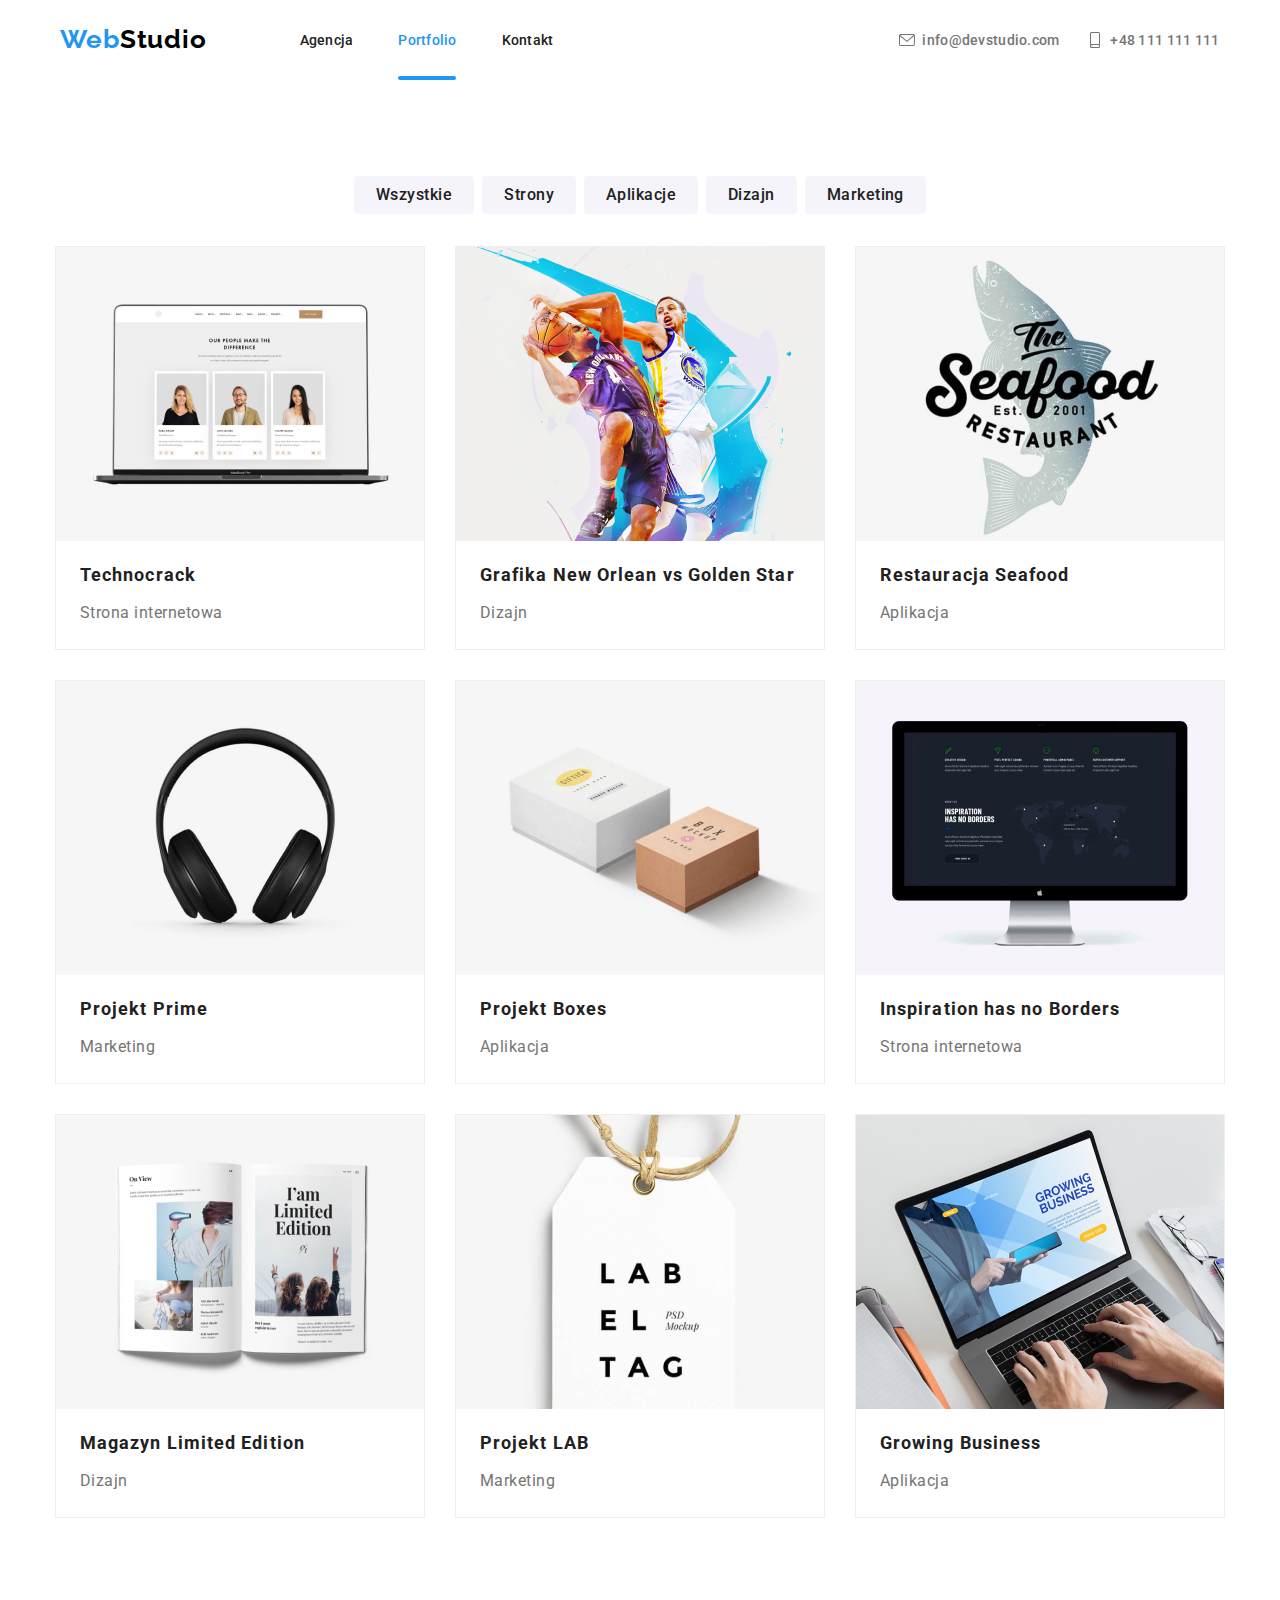
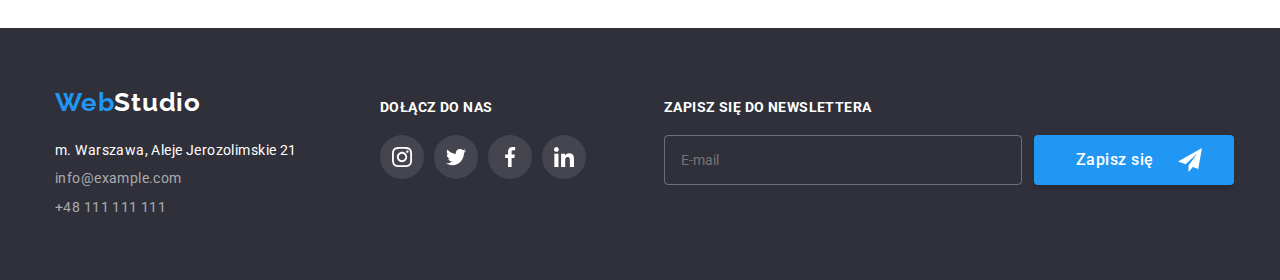
==== portfolio.html @ b47f44d9 "create 27.11" ====
<!DOCTYPE html>
<html lang="pl">
<head>
    <meta charset="UTF-8">
    <meta http-equiv="X-UA-Compatible" content="IE=edge">
    <meta name="viewport" content="width=device-width, initial-scale=1.0">
    <title>Portfolio</title>
    <link rel="stylesheet" href="https://cdnjs.cloudflare.com/ajax/libs/modern-normalize/1.0.0/modern-normalize.min.css" />
    <link rel="stylesheet" href="css/main.min.css"/>
    <link href="https://fonts.googleapis.com/css2?family=Raleway:wght@700&family=Roboto:wght@400;500;700;900&display=swap"
        rel="stylesheet">
        <style>
            html {
                font-family: 'Raleway', sans-serif;
                font-family: 'Roboto', sans-serif;
            }
        </style>
</head>
<body>
    <header class="header">
        <div class="container">
            <div class="menu">
                <a class="logo" href="index.html"><span class="logo__web">Web</span>Studio</a>
                <nav class="nav">
                    <a class="nav__agency" href="index.html">Agencja</a>
                    <a class="nav__portfolio--active" href="portfolio.html">Portfolio</a>
                    <a class="nav__contact" href="#kontakt">Kontakt</a>
                </nav>
                <div class="email-menu">
                    <svg class="email-menu__icon" width="16" height="12">
                        <use href="./images/icons.svg#icon-envelope"></use>
                    </svg>
                    info@devstudio.com
                </div>
                <div class="tel-menu">
                    <svg class="tel-menu__icon" width="10" height="16">
                        <use href="./images/icons.svg#icon-smartphone"></use>
                    </svg>
                    +48 111 111 111
                </div>
            </div>
        </div>
    </header>
    <main>
        <div class="portfolio-page">
            <div class="container">
                <div class="portfolio-list">
                    <ul class="portfolio-buttons">
                        <li><button class="portfolio-buttons__button" type="button">Wszystkie</button></li>
                        <li><button class="portfolio-buttons__button" type="button">Strony</button></li>
                        <li><button class="portfolio-buttons__button" type="button">Aplikacje</button></li>
                        <li><button class="portfolio-buttons__button" type="button">Dizajn</button></li>
                        <li><button class="portfolio-buttons__button" type="button">Marketing</button></li>
                    </ul>    
                    <ul class="portfolio-projects">
                        <li class="portfolio-projects-container">
                            <div class="portfolio-projects-container__box">
                                <img 
                                    src="images/Portfolio/1.jpg"
                                    alt="Strona internetowa Technocrack na ekranie laptopa"
                                    width="370"
                                    height="294"/>
                                <div class="portfolio-projects-container__box--overlay">
                                    Technocrack jest popularną platformą wykorzystywaną do rozpowszechniania koronawirusa. Firmy wykorzystują tę
                                    platformę
                                    do celów szpiegowskich i ataków na niezabezpieczone serwery konkurencji
                                </div>
                            </div>
                            <p class="portfolio-projects-container__title">Technocrack</p>
                            <p class="portfolio-projects-container__text">Strona internetowa</p>
                        </li>
                        <li class="portfolio-projects-container">
                            <div class="portfolio-projects-container__box">
                                <img
                                    src="images/Portfolio/2.jpg"
                                    alt="Grafika przedstawiająca dwóch koszykarzy druzyn New Orlean i Golden Star"
                                    width="370"
                                    height="294"/>
                                <div class="portfolio-projects-container__box--overlay">
                                    Technocrack jest popularną platformą wykorzystywaną do rozpowszechniania koronawirusa. Firmy wykorzystują tę
                                    platformę
                                    do celów szpiegowskich i ataków na niezabezpieczone serwery konkurencji
                                </div>
                            </div>
                            <p class="portfolio-projects-container__title">Grafika New Orlean vs Golden Star</p>
                            <p class="portfolio-projects-container__text">Dizajn</p>
                        </li>
                        <li class="portfolio-projects-container">
                            <div class="portfolio-projects-container__box">
                                <img
                                    src="images/Portfolio/3.jpg"
                                    alt="Logo restauracji Seafood"
                                    width="370"
                                    height="294"/>
                                <div class="portfolio-projects-container__box--overlay">
                                    Technocrack jest popularną platformą wykorzystywaną do rozpowszechniania koronawirusa. Firmy wykorzystują tę
                                    platformę
                                    do celów szpiegowskich i ataków na niezabezpieczone serwery konkurencji
                                </div>
                            </div>
                            <p class="portfolio-projects-container__title">Restauracja Seafood</p>
                            <p class="portfolio-projects-container__text">Aplikacja</p>
                        </li>
                        <li class="portfolio-projects-container">
                            <div class="portfolio-projects-container__box">
                                <img
                                    src="images/Portfolio/4.jpg"
                                    ale="słuchawki nauszne"
                                    width="370"
                                    height="294"/>
                                <div class="portfolio-projects-container__box--overlay">
                                    Technocrack jest popularną platformą wykorzystywaną do rozpowszechniania koronawirusa. Firmy wykorzystują tę
                                    platformę
                                    do celów szpiegowskich i ataków na niezabezpieczone serwery konkurencji
                                </div>
                            </div>
                            <p class="portfolio-projects-container__title">Projekt Prime</p>
                            <p class="portfolio-projects-container__text">Marketing</p>
                        </li>
                        <li class="portfolio-projects-container">
                            <div class="portfolio-projects-container__box">
                                <img
                                    src="images/Portfolio/5.jpg"
                                    alt="dwa opakowania"
                                    width="370"
                                    height="294"/>
                                <div class="portfolio-projects-container__box--overlay">
                                    Technocrack jest popularną platformą wykorzystywaną do rozpowszechniania koronawirusa. Firmy wykorzystują tę
                                    platformę
                                    do celów szpiegowskich i ataków na niezabezpieczone serwery konkurencji
                                </div>
                            </div>
                            <p class="portfolio-projects-container__title">Projekt Boxes</p>
                            <p class="portfolio-projects-container__text">Aplikacja</p>
                        </li>
                        <li class="portfolio-projects-container">
                            <div class="portfolio-projects-container__box">
                                <img
                                    src="images/Portfolio/6.jpg"
                                    ale="Strona internetowa Inspiration has no Borders na ekranie komputera"
                                    width="370"
                                    height="294"/>
                                <div class="portfolio-projects-container__box--overlay">
                                    Technocrack jest popularną platformą wykorzystywaną do rozpowszechniania koronawirusa. Firmy wykorzystują tę
                                    platformę
                                    do celów szpiegowskich i ataków na niezabezpieczone serwery konkurencji
                                </div>
                            </div>
                            <p class="portfolio-projects-container__title">Inspiration has no Borders</p>
                            <p class="portfolio-projects-container__text">Strona internetowa</p>
                        </li>
                        <li class="portfolio-projects-container">
                            <div class="portfolio-projects-container__box">
                                <img
                                    src="images/Portfolio/7.jpg"
                                    alt="przykład projektu graficznego na otwartej stronie magazynu Limited Edition"
                                    width="370"
                                    height="294"/>
                                <div class="portfolio-projects-container__box--overlay">
                                    Technocrack jest popularną platformą wykorzystywaną do rozpowszechniania koronawirusa. Firmy wykorzystują tę
                                    platformę
                                    do celów szpiegowskich i ataków na niezabezpieczone serwery konkurencji
                                </div>
                            </div>
                            <p class="portfolio-projects-container__title">Magazyn Limited Edition</p>
                            <p class="portfolio-projects-container__text">Dizajn</p>
                        </li>
                        <li class="portfolio-projects-container">
                            <div class="portfolio-projects-container__box">
                                <img
                                    src="images/Portfolio/8.jpg"
                                    alt="zawieszka z napisem labeltag"
                                    width="370"
                                    height="294"/>
                                <div class="portfolio-projects-container__box--overlay">
                                    Technocrack jest popularną platformą wykorzystywaną do rozpowszechniania koronawirusa. Firmy wykorzystują tę
                                    platformę
                                    do celów szpiegowskich i ataków na niezabezpieczone serwery konkurencji
                                </div>
                            </div>
                            <p class="portfolio-projects-container__title">Projekt LAB</p>
                            <p class="portfolio-projects-container__text">Marketing</p>
                        </li>
                        <li class="portfolio-projects-container">
                            <div class="portfolio-projects-container__box">
                                <img
                                    src="images/Portfolio/9.jpg"
                                    alt="strona internetowa Growing Business na ekranie laptopa"
                                    width="370"
                                    height="294"/>
                                <div class="portfolio-projects-container__box--overlay">
                                    Technocrack jest popularną platformą wykorzystywaną do rozpowszechniania koronawirusa. Firmy wykorzystują tę
                                    platformę
                                    do celów szpiegowskich i ataków na niezabezpieczone serwery konkurencji
                                </div>
                            </div>
                            <p class="portfolio-projects-container__title">Growing Business</p>
                            <p class="portfolio-projects-container__text">Aplikacja</p>
                        </li>
                    </ul> 
                </div>
            </div>
        </div>     
    </main>
    <footer class="foot">
        <div class="container">
            <div class="footer">
                <div>
                    <div><a class="logo" href="index.html"><span class="logo__web">Web</span><span
                                class="logo__studio--footer">Studio</span></a></div>
                    <div>
                        <address class="adress" id="kontakt">
                            <span class="adress__adres--footer">m. Warszawa, Aleje Jerozolimskie 21</span>
                            <span class="adress__mail--footer">info@example.com</span>
                            <span class="adress__tel--footer">+48 111 111 111</span>
                        </address>
                    </div>
                </div>
                <div class="join-us-footer">
                    dołącz do nas
                    <div class="social-icons-footer">
                        <div class="social-icons-footer--background">
                            <svg class="social-icons-footer__instagram" width="20" height="20">
                                <use href="./images/icons.svg#icon-instagram"></use>
                            </svg>
                        </div>
                        <div class="social-icons-footer--background">
                            <svg class="social-icons-footer__twitter" width="20" height="20">
                                <use href="./images/icons.svg#icon-twitter"></use>
                            </svg>
                        </div>
                        <div class="social-icons-footer--background">
                            <svg class="social-icons-footer__facebook" width="20" height="20">
                                <use href="./images/icons.svg#icon-facebook"></use>
                            </svg>
                        </div>
                        <div class="social-icons-footer--background">
                            <svg class="social-icons-footer__linkedin" width="20" height="20">
                                <use href="./images/icons.svg#icon-linkedin"></use>
                            </svg>
                        </div>
                    </div>
                </div>
                <div class="sign-up">
                    zapisz się do newslettera
                    <form class="newsletter">
                        <label>
                            <input class="newsletter__email" type="email" name="email-newsletter" placeholder="E-mail" />
                        </label>
                        <button class="newsletter__button" type="submit">Zapisz się
                            <svg class="newsletter__button--icon-send" width="24" height="24">
                                <use href="./images/icons.svg#icon-send"></use>
                            </svg></button>
                    </form>
                </div>
            </div>
        </div>
    </footer>
</body>
</html>
---- css/main.min.css ----
.visually-hidden{position:absolute !important;clip:rect(1px 1px 1px 1px);clip:rect(1px, 1px, 1px, 1px);padding:0 !important;border:0 !important;height:1px !important;width:1px !important;overflow:hidden}:root{--main-font: 'Roboto', sans-serif;--secondary-font: 'Raleway', sans-serif;--main-color: #2196F3;--secondary-color: #212121;--third-color: #757575}body{font-family:var(--main-font)}.container{width:1200px;height:100%;margin:0 auto;display:flex;flex-wrap:nowrap;justify-content:center}.backdrop{position:fixed;top:0;right:0;bottom:0;left:0;background:rgba(0,0,0,0.2);display:flex;align-content:center;transition:opacity 1s cubic-bezier(0.19, 1, 0.22, 1)}.header{height:80px}.menu{height:80px;display:flex;justify-content:center;align-items:center;flex-wrap:nowrap}.logo{font-family:var(--secondary-font);font-weight:bold;font-size:26px;letter-spacing:0.03em;text-decoration:none;color:#000}.logo__web{color:var(--main-color)}.logo__studio--footer{color:#FFF}.nav{min-width:254px;margin-left:93px;display:flex;justify-content:space-between;align-items:center}.nav__agency,.nav__agency--active{font-weight:500;font-size:14px;letter-spacing:0.02em;color:var(--secondary-color);text-decoration:none;transition:color 250ms cubic-bezier(0.4, 0, 0.2, 1)}.nav__agency:hover,.nav__agency:focus{color:var(--main-color)}.nav__agency--active{color:var(--main-color)}.nav__agency--active::after{width:53px}.nav__portfolio,.nav__portfolio--active{font-weight:500;font-size:14px;letter-spacing:0.02em;color:var(--secondary-color);text-decoration:none;transition:color 250ms cubic-bezier(0.4, 0, 0.2, 1)}.nav__portfolio--active{color:var(--main-color)}.nav__portfolio--active::after{width:58px}.nav__portfolio:hover,.nav__portfolio:focus{color:var(--main-color)}.nav__agency--active,.nav__portfolio--active{position:relative}.nav__agency--active::after,.nav__portfolio--active::after{content:"";position:absolute;height:4px;background:var(--main-color);border-radius:2px;margin-top:44px;left:0}.nav__contact{font-weight:500;font-size:14px;letter-spacing:0.02em;color:var(--secondary-color);text-decoration:none;transition:color 250ms cubic-bezier(0.4, 0, 0.2, 1)}.nav__contact:hover,.nav__contact:focus{color:var(--main-color);cursor:pointer}.email-menu,.tel-menu{font-weight:500;font-size:14px;letter-spacing:0.02em;color:var(--third-color);display:flex;align-items:center;justify-content:space-between;transition:color 250ms cubic-bezier(0.4, 0, 0.2, 1)}.email-menu:hover,.email-menu:focus,.tel-menu:hover,.tel-menu:focus{color:var(--main-color);cursor:pointer}.email-menu__icon,.tel-menu__icon{fill:currentColor}.email-menu{width:161px;margin-left:345px}.tel-menu{width:130px;margin-left:30px}.effect{height:600px;background-color:#2F303A;background-image:linear-gradient(rgba(47,48,58,0.4), rgba(47,48,58,0.4)),url(images/background.jpg);background-position:center;background-size:cover}.effective{display:flex;flex-direction:column;align-items:center;justify-content:center}.effective__text{width:696px;margin-bottom:0px;justify-content:center;font-weight:900;font-size:44px;line-height:1.4;text-align:center;letter-spacing:0.06em;text-transform:uppercase;color:#FFF}.effective__button{width:200px;height:50px;margin-top:30px;background:var(--main-color);font-size:16px;letter-spacing:0.06em;padding:0px;color:#FFF;box-shadow:0px 4px 4px rgba(0,0,0,0.15);border-radius:4px}.adv{height:345px;padding-top:94px}.advantages-table{width:1170px;height:251px;list-style:none;padding:0px;margin:0px;display:flex;justify-content:space-between}.advantages-table__list{width:270px}.advantages-table__list--icon{width:270px;height:120px;background:#F5F4FA;border-radius:4px;display:flex;align-items:center;justify-content:center}.advantages-table__list--head{font-weight:bold;font-size:14px;letter-spacing:0.03em;text-transform:uppercase;color:var(--secondary-color);margin:0px;margin-top:30px}.advantages-table__list--text{width:270px;height:75px;margin-top:10px;margin-bottom:0px;font-size:14px;line-height:1.7;letter-spacing:0.03em;color:var(--third-color)}.activ{height:574px;padding-top:94px;padding-bottom:94px}.activities{width:1170px;height:386px;display:flex;flex-direction:column;justify-content:space-between}.activities__head{font-weight:bold;font-size:36px;text-align:center;letter-spacing:0.03em;color:var(--secondary-color);margin:0px}.activities-example{display:flex;justify-content:space-between}.activities-example__box{position:relative;height:294px}.activities-example__box-text{font-weight:bold;line-height:1.1;text-align:center;letter-spacing:0.03em;text-transform:uppercase;color:#FFF;height:70px;background:rgba(47,48,58,0.8);position:absolute;bottom:0;margin:0;left:0;right:0;padding:27px}.team{height:708px;background:#F5F4FA}.our-team{padding-top:94px;padding-bottom:94px;justify-content:center}.our-team__head{font-weight:bold;font-size:36px;text-align:center;letter-spacing:0.03em;color:var(--secondary-color);margin:0px}.our-team__table{list-style:none;margin-top:50px;margin-bottom:0;margin-right:0px;padding:0;width:1170px;height:368px;display:flex;justify-content:space-between}.our-team__table-box{background:#FFF;box-shadow:0px 1px 3px rgba(0,0,0,0.12),0px 1px 1px rgba(0,0,0,0.14),0px 2px 1px rgba(0,0,0,0.2);border-radius:0px 0px 4px 4px;width:270px;height:428px}.our-team__table-box-name{font-weight:500;font-size:16px;text-align:center;letter-spacing:0.03em;color:var(--secondary-color);margin:0px;margin-top:30px}.our-team__table-box-position{font-size:16px;text-align:center;letter-spacing:0.03em;color:var(--third-color);margin:0px;margin-top:10px}.social-icon{width:206px;height:44px;margin:16px auto;display:flex;align-items:center;justify-content:space-between}.social-icon--background{width:44px;height:44px;border-radius:50%;display:flex;justify-content:center;align-items:center;transition:background-color 250ms cubic-bezier(0.4, 0, 0.2, 1)}.social-icon--background:hover,.social-icon--background:focus{background-color:var(--main-color);cursor:pointer}.social-icon--background:hover>.social-icon__instagram,.social-icon--background:hover>.social-icon__twitter,.social-icon--background:hover>.social-icon__facebook,.social-icon--background:hover>.social-icon__linkedin,.social-icon--background:focus>.social-icon__instagram,.social-icon--background:focus>.social-icon__twitter,.social-icon--background:focus>.social-icon__facebook,.social-icon--background:focus>.social-icon__linkedin{fill:#fff}.social-icon__instagram,.social-icon__twitter,.social-icon__facebook,.social-icon__linkedin{fill:#afb1b8;transition:fill 250ms cubic-bezier(0.4, 0, 0.2, 1)}.customer{height:372px;padding:94px 0}.our-customer{width:1170px;height:184px}.our-customer__head{font-weight:bold;font-size:36px;text-align:center;letter-spacing:0.03em;color:var(--secondary-color);margin:0px}.our-customer__list{list-style:none;margin-top:50px;margin-bottom:0;padding:0;display:flex;justify-content:space-between}.our-customer__list-box{width:170px;height:92px;border:1px solid #AFB1B8;border-radius:4px;display:flex;justify-content:center;align-items:center;transition:border 250ms cubic-bezier(0.4, 0, 0.2, 1)}.our-customer__list-box:hover,.our-customer__list-box:focus{border-color:var(--main-color);cursor:pointer}.our-customer__list-box:hover>.our-customer__list-box-icon,.our-customer__list-box:focus>.our-customer__list-box-icon{fill:var(--main-color)}.our-customer__list-box-icon{fill:#afb1b8;transition:fill 250ms cubic-bezier(0.4, 0, 0.2, 1)}.foot{height:252px;background:#2F303A}.footer{width:1200px;height:252px;padding-left:15px;padding-top:60px;padding-bottom:60px;display:flex}.adress{width:255px;height:81px;margin-top:20px;display:flex;flex-wrap:nowrap;flex-direction:column;justify-content:space-between;font-style:normal;font-size:14px;line-height:24px;letter-spacing:0.03em;flex-wrap:nowrap}.adress__adres--footer{color:#FFF}.adress__mail--footer,.adress__tel--footer{color:rgba(255,255,255,0.6);transition:color 250ms cubic-bezier(0.4, 0, 0.2, 1)}.adress__mail--footer:hover,.adress__mail--footer:focus,.adress__tel--footer:hover,.adress__tel--footer:focus{color:var(--main-color);cursor:pointer}.join-us-footer{color:#fff;text-transform:uppercase;font-weight:bold;font-size:14px;line-height:1.1;letter-spacing:0.03em;margin-top:12px;margin-left:70px}.social-icons-footer{width:206px;height:44px;margin-top:20px;display:flex;justify-content:space-between}.social-icons-footer--background{width:44px;height:44px;border-radius:50%;display:flex;justify-content:center;align-items:center;background-color:rgba(255,255,255,0.1);transition:background-color 250ms cubic-bezier(0.4, 0, 0.2, 1)}.social-icons-footer--background:hover,.social-icons-footer--background:focus{background-color:var(--main-color);cursor:pointer}.social-icons-footer__instagram,.social-icons-footer__twitter,.social-icons-footer__facebook,.social-icons-footer__linkedin{fill:#fff}.sign-up{width:570px;height:86px;margin-top:12px;margin-left:78px;font-weight:bold;font-size:14px;line-height:1.1;letter-spacing:0.03em;text-transform:uppercase;color:#FFF}.newsletter{display:flex;margin-top:20px}.newsletter__email{width:358px;height:50px;border:1px solid rgba(255,255,255,0.3);background-color:transparent;color:#fff;outline:none;border-radius:4px;padding-left:16px;transition:border 250ms cubic-bezier(0.4, 0, 0.2, 1)}.newsletter__email:focus{border-color:var(--main-color)}.newsletter__button{width:200px;height:50px;background:var(--main-color);color:#fff;box-shadow:0px 4px 4px rgba(0,0,0,0.15);border-radius:4px;margin-left:12px;display:flex;align-items:center;padding:10px;padding-left:42px}.newsletter__button--icon-send{fill:#fff;margin-left:24px}.portfolio-page{height:1548px;padding-top:94px;padding-bottom:94px}.portfolio-list{width:1170px;height:1360px;display:flex;flex-direction:column;justify-content:flex-end;align-items:center}.portfolio-buttons{width:572px;height:54px;list-style:none;padding:0;margin:0;display:flex;justify-content:space-between}button,.portfolio-buttons__button{height:38px;background:#F5F4FA;border-radius:4px;border:none;box-shadow:none;font-weight:500;font-style:normal;font-size:16px;text-align:center;letter-spacing:0.03em;color:var(--secondary-color);padding:6px 22px;transition:color 250ms cubic-bezier(0.4, 0, 0.2, 1);transition:background 250ms cubic-bezier(0.4, 0, 0.2, 1)}button,.portfolio-buttons__button:hover,.portfolio-buttons__button:focus{background:var(--main-color);color:#fff;cursor:pointer;box-shadow:0px 3px 1px rgba(0,0,0,0.1),0px 1px 2px rgba(0,0,0,0.08),0px 2px 2px rgba(0,0,0,0.12)}.portfolio-projects{width:1170px;height:1272px;list-style:none;padding:0px;display:flex;flex-wrap:wrap;justify-content:space-between;align-content:space-between}.portfolio-projects-container{width:370px;height:404px;border:1px solid #EEE;transition:box-shadow 250ms cubic-bezier(0.4, 0, 0.2, 1)}.portfolio-projects-container:hover,.portfolio-projects-container:focus{box-shadow:0px 1px 1px rgba(0,0,0,0.12),0px 4px 4px rgba(0,0,0,0.06),1px 4px 6px rgba(0,0,0,0.16);cursor:pointer}.portfolio-projects-container:hover .portfolio-projects-container__box--overlay,.portfolio-projects-container:focus .portfolio-projects-container__box--overlay{transform:translateY(0)}.portfolio-projects-container__title{font-weight:bold;font-size:18px;letter-spacing:0.06em;color:var(--secondary-color);margin-top:20px;margin-left:24px}.portfolio-projects-container__text{font-size:16px;letter-spacing:0.03em;color:var(--third-color);margin-top:4px;margin-left:24px}.portfolio-projects-container__box{position:relative;overflow:hidden}.portfolio-projects-container__box--overlay{position:absolute;width:100%;height:100%;top:0;left:0;background:rgba(33,150,243,0.9);color:#fff;font-size:18px;line-height:1.5;letter-spacing:0.03em;display:flex;align-items:center;padding:49px 24px;transform:translateY(100%);transition:transform 250ms cubic-bezier(0.4, 0, 0.2, 1)}.modal{width:528px;height:581px;margin:auto;background:#FFF;box-shadow:0px 1px 3px rgba(0,0,0,0.12),0px 1px 1px rgba(0,0,0,0.14),0px 2px 1px rgba(0,0,0,0.2);border-radius:4px;position:relative}.modal__button-close{position:absolute;background-color:#fff;box-shadow:none;width:30px;height:30px;right:8px;top:8px;border:1px solid rgba(0,0,0,0.1);border-radius:50%;justify-content:center;align-content:center;margin:0;padding:0}.modal__button-close:hover,.modal__button-close:focus{background-color:#fff;box-shadow:none}.modal__button-close-icon{fill:#000000;margin:5px}.modal__title{font-weight:bold;font-size:20px;line-height:1.1;text-align:center;letter-spacing:0.03em;justify-content:center;margin-top:40px}.is-hidden{opacity:0;visibility:hidden;pointer-events:none;transition:opacity 1s cubic-bezier(0.19, 1, 0.22, 1),visibility 1s cubic-bezier(0.19, 1, 0.22, 1)}.form{width:448px;margin:12px 40px;padding:0}.form-label{font-size:12px;line-height:1.1;letter-spacing:0.01em;color:var(--third-color);padding:0}.form-label__input{width:100%;height:40px;border:1px solid rgba(33,33,33,0.2);margin-top:4px;margin-bottom:10px;display:flex;align-items:center;border-radius:4px;transition:border-color 250ms cubic-bezier(0.4, 0, 0.2, 1)}.form-label__input:focus-within>.form-label__input-icon-person,.form-label__input:focus-within>.form-label__input-icon-phone,.form-label__input:focus-within>.form-label__input-icon-email{fill:var(--main-color)}.form-label__input:focus-within,.form-label__input2:focus-within{border-color:var(--main-color);color:var(--main-color)}.form-label__input-icon-person,.form-label__input-icon-phone,.form-label__input-icon-email{margin-left:12px;margin-right:12px;transition:fill 250ms cubic-bezier(0.4, 0, 0.2, 1)}.form-label__input-text-area{width:100%;height:100%;border:none;border-radius:4px;outline:none;padding:0;transition:border-color 250ms cubic-bezier(0.4, 0, 0.2, 1)}.form-label__input2{width:100%;height:120px;border:1px solid rgba(33,33,33,0.2);margin-top:4px;margin-bottom:10px;border-radius:4px;transition:border-color 250ms cubic-bezier(0.4, 0, 0.2, 1)}.form-label__input-text-area2{width:100%;height:100%;border:none;border-radius:4px;outline:none;padding:12px 16px;resize:none;transition:border-color 250ms cubic-bezier(0.4, 0, 0.2, 1)}.statement{margin-top:20px;display:flex;justify-content:center}.statement__text{font-size:14px;line-height:1.7;letter-spacing:0.03em;color:var(--third-color);position:relative}.statement__text:hover,.statement__text:focus{cursor:pointer}.statement__text::before{display:inline-block;position:relative;content:"";width:16px;height:16px;border:2px solid #212121;border-radius:2px;top:2px;left:-3px}.statement__text--underline{text-decoration:underline;color:var(--main-color)}.statement__checkbox:checked+.statement__text::before{border:none;background-image:url(images/icon-check.svg);background-size:contain;background-repeat:no-repeat}.form__button{width:200px;height:50px;margin:30px 124px;padding:0;color:#fff;background:var(--main-color);box-shadow:0px 4px 4px rgba(0,0,0,0.15);border-radius:4px}
/*# sourceMappingURL=main.min.css.map */
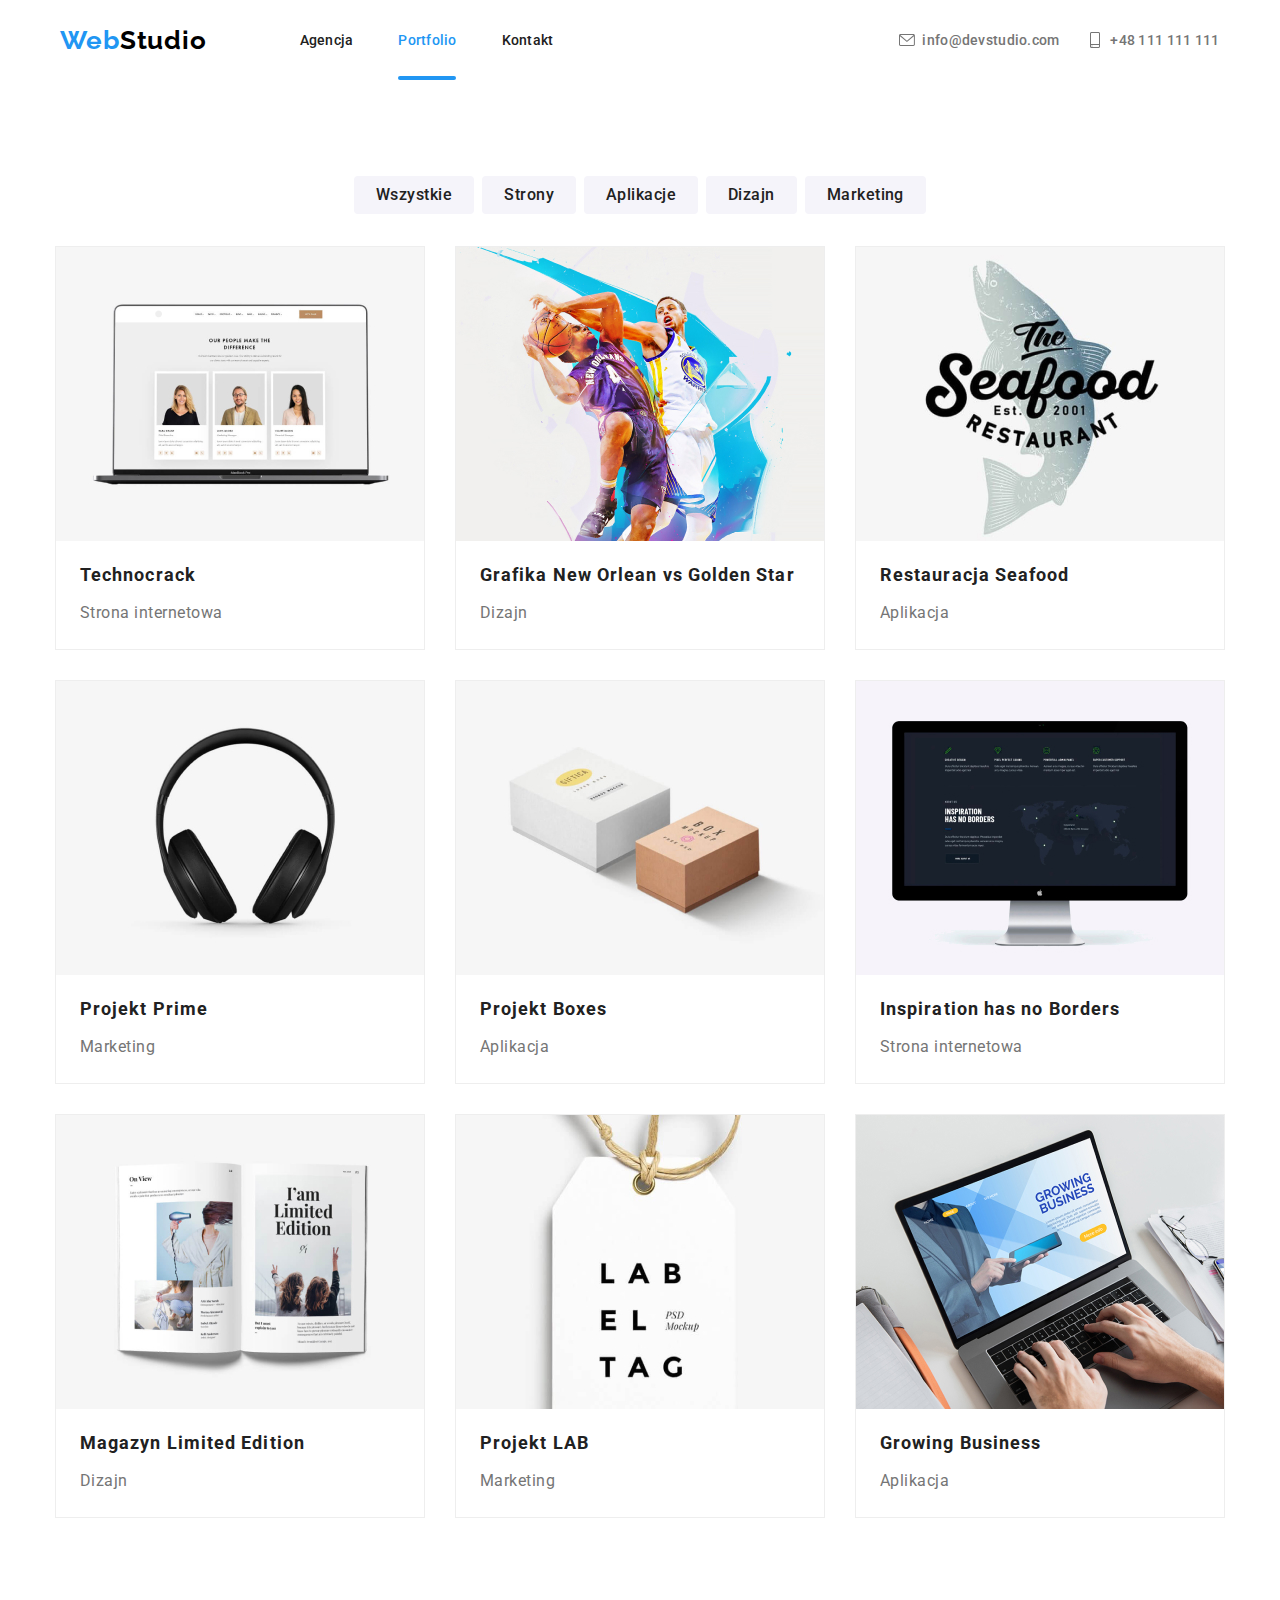
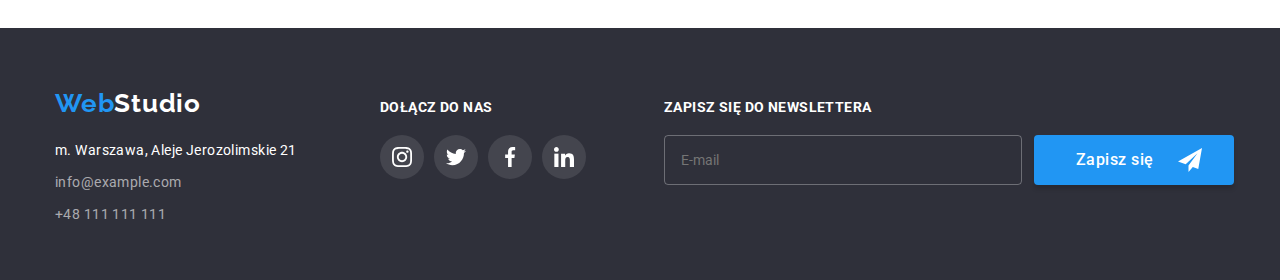
==== commit de2d4a69: "mobile menu" ====
--- a/portfolio.html
+++ b/portfolio.html
@@ -38,6 +38,11 @@
                     </svg>
                     +48 111 111 111
                 </div>
+                <div class="menu-mobile">
+                    <svg class="menu-mobile-icon" type="button" data-mobile-open width="24" height="16">
+                        <use href="./images/icons.svg#icon-menu-icon"></use>
+                    </svg>
+                </div>
             </div>
         </div>
     </header>
@@ -256,5 +261,6 @@
             </div>
         </div>
     </footer>
+    <script src="js/mobile-menu.js"></script>
 </body>
 </html>--- a/css/main.min.css
+++ b/css/main.min.css
@@ -1,2 +1,2 @@
-.visually-hidden{position:absolute !important;clip:rect(1px 1px 1px 1px);clip:rect(1px, 1px, 1px, 1px);padding:0 !important;border:0 !important;height:1px !important;width:1px !important;overflow:hidden}:root{--main-font: 'Roboto', sans-serif;--secondary-font: 'Raleway', sans-serif;--main-color: #2196F3;--secondary-color: #212121;--third-color: #757575}body{font-family:var(--main-font)}.container{width:1200px;height:100%;margin:0 auto;display:flex;flex-wrap:nowrap;justify-content:center}.backdrop{position:fixed;top:0;right:0;bottom:0;left:0;background:rgba(0,0,0,0.2);display:flex;align-content:center;transition:opacity 1s cubic-bezier(0.19, 1, 0.22, 1)}.header{height:80px}.menu{height:80px;display:flex;justify-content:center;align-items:center;flex-wrap:nowrap}.logo{font-family:var(--secondary-font);font-weight:bold;font-size:26px;letter-spacing:0.03em;text-decoration:none;color:#000}.logo__web{color:var(--main-color)}.logo__studio--footer{color:#FFF}.nav{min-width:254px;margin-left:93px;display:flex;justify-content:space-between;align-items:center}.nav__agency,.nav__agency--active{font-weight:500;font-size:14px;letter-spacing:0.02em;color:var(--secondary-color);text-decoration:none;transition:color 250ms cubic-bezier(0.4, 0, 0.2, 1)}.nav__agency:hover,.nav__agency:focus{color:var(--main-color)}.nav__agency--active{color:var(--main-color)}.nav__agency--active::after{width:53px}.nav__portfolio,.nav__portfolio--active{font-weight:500;font-size:14px;letter-spacing:0.02em;color:var(--secondary-color);text-decoration:none;transition:color 250ms cubic-bezier(0.4, 0, 0.2, 1)}.nav__portfolio--active{color:var(--main-color)}.nav__portfolio--active::after{width:58px}.nav__portfolio:hover,.nav__portfolio:focus{color:var(--main-color)}.nav__agency--active,.nav__portfolio--active{position:relative}.nav__agency--active::after,.nav__portfolio--active::after{content:"";position:absolute;height:4px;background:var(--main-color);border-radius:2px;margin-top:44px;left:0}.nav__contact{font-weight:500;font-size:14px;letter-spacing:0.02em;color:var(--secondary-color);text-decoration:none;transition:color 250ms cubic-bezier(0.4, 0, 0.2, 1)}.nav__contact:hover,.nav__contact:focus{color:var(--main-color);cursor:pointer}.email-menu,.tel-menu{font-weight:500;font-size:14px;letter-spacing:0.02em;color:var(--third-color);display:flex;align-items:center;justify-content:space-between;transition:color 250ms cubic-bezier(0.4, 0, 0.2, 1)}.email-menu:hover,.email-menu:focus,.tel-menu:hover,.tel-menu:focus{color:var(--main-color);cursor:pointer}.email-menu__icon,.tel-menu__icon{fill:currentColor}.email-menu{width:161px;margin-left:345px}.tel-menu{width:130px;margin-left:30px}.effect{height:600px;background-color:#2F303A;background-image:linear-gradient(rgba(47,48,58,0.4), rgba(47,48,58,0.4)),url(images/background.jpg);background-position:center;background-size:cover}.effective{display:flex;flex-direction:column;align-items:center;justify-content:center}.effective__text{width:696px;margin-bottom:0px;justify-content:center;font-weight:900;font-size:44px;line-height:1.4;text-align:center;letter-spacing:0.06em;text-transform:uppercase;color:#FFF}.effective__button{width:200px;height:50px;margin-top:30px;background:var(--main-color);font-size:16px;letter-spacing:0.06em;padding:0px;color:#FFF;box-shadow:0px 4px 4px rgba(0,0,0,0.15);border-radius:4px}.adv{height:345px;padding-top:94px}.advantages-table{width:1170px;height:251px;list-style:none;padding:0px;margin:0px;display:flex;justify-content:space-between}.advantages-table__list{width:270px}.advantages-table__list--icon{width:270px;height:120px;background:#F5F4FA;border-radius:4px;display:flex;align-items:center;justify-content:center}.advantages-table__list--head{font-weight:bold;font-size:14px;letter-spacing:0.03em;text-transform:uppercase;color:var(--secondary-color);margin:0px;margin-top:30px}.advantages-table__list--text{width:270px;height:75px;margin-top:10px;margin-bottom:0px;font-size:14px;line-height:1.7;letter-spacing:0.03em;color:var(--third-color)}.activ{height:574px;padding-top:94px;padding-bottom:94px}.activities{width:1170px;height:386px;display:flex;flex-direction:column;justify-content:space-between}.activities__head{font-weight:bold;font-size:36px;text-align:center;letter-spacing:0.03em;color:var(--secondary-color);margin:0px}.activities-example{display:flex;justify-content:space-between}.activities-example__box{position:relative;height:294px}.activities-example__box-text{font-weight:bold;line-height:1.1;text-align:center;letter-spacing:0.03em;text-transform:uppercase;color:#FFF;height:70px;background:rgba(47,48,58,0.8);position:absolute;bottom:0;margin:0;left:0;right:0;padding:27px}.team{height:708px;background:#F5F4FA}.our-team{padding-top:94px;padding-bottom:94px;justify-content:center}.our-team__head{font-weight:bold;font-size:36px;text-align:center;letter-spacing:0.03em;color:var(--secondary-color);margin:0px}.our-team__table{list-style:none;margin-top:50px;margin-bottom:0;margin-right:0px;padding:0;width:1170px;height:368px;display:flex;justify-content:space-between}.our-team__table-box{background:#FFF;box-shadow:0px 1px 3px rgba(0,0,0,0.12),0px 1px 1px rgba(0,0,0,0.14),0px 2px 1px rgba(0,0,0,0.2);border-radius:0px 0px 4px 4px;width:270px;height:428px}.our-team__table-box-name{font-weight:500;font-size:16px;text-align:center;letter-spacing:0.03em;color:var(--secondary-color);margin:0px;margin-top:30px}.our-team__table-box-position{font-size:16px;text-align:center;letter-spacing:0.03em;color:var(--third-color);margin:0px;margin-top:10px}.social-icon{width:206px;height:44px;margin:16px auto;display:flex;align-items:center;justify-content:space-between}.social-icon--background{width:44px;height:44px;border-radius:50%;display:flex;justify-content:center;align-items:center;transition:background-color 250ms cubic-bezier(0.4, 0, 0.2, 1)}.social-icon--background:hover,.social-icon--background:focus{background-color:var(--main-color);cursor:pointer}.social-icon--background:hover>.social-icon__instagram,.social-icon--background:hover>.social-icon__twitter,.social-icon--background:hover>.social-icon__facebook,.social-icon--background:hover>.social-icon__linkedin,.social-icon--background:focus>.social-icon__instagram,.social-icon--background:focus>.social-icon__twitter,.social-icon--background:focus>.social-icon__facebook,.social-icon--background:focus>.social-icon__linkedin{fill:#fff}.social-icon__instagram,.social-icon__twitter,.social-icon__facebook,.social-icon__linkedin{fill:#afb1b8;transition:fill 250ms cubic-bezier(0.4, 0, 0.2, 1)}.customer{height:372px;padding:94px 0}.our-customer{width:1170px;height:184px}.our-customer__head{font-weight:bold;font-size:36px;text-align:center;letter-spacing:0.03em;color:var(--secondary-color);margin:0px}.our-customer__list{list-style:none;margin-top:50px;margin-bottom:0;padding:0;display:flex;justify-content:space-between}.our-customer__list-box{width:170px;height:92px;border:1px solid #AFB1B8;border-radius:4px;display:flex;justify-content:center;align-items:center;transition:border 250ms cubic-bezier(0.4, 0, 0.2, 1)}.our-customer__list-box:hover,.our-customer__list-box:focus{border-color:var(--main-color);cursor:pointer}.our-customer__list-box:hover>.our-customer__list-box-icon,.our-customer__list-box:focus>.our-customer__list-box-icon{fill:var(--main-color)}.our-customer__list-box-icon{fill:#afb1b8;transition:fill 250ms cubic-bezier(0.4, 0, 0.2, 1)}.foot{height:252px;background:#2F303A}.footer{width:1200px;height:252px;padding-left:15px;padding-top:60px;padding-bottom:60px;display:flex}.adress{width:255px;height:81px;margin-top:20px;display:flex;flex-wrap:nowrap;flex-direction:column;justify-content:space-between;font-style:normal;font-size:14px;line-height:24px;letter-spacing:0.03em;flex-wrap:nowrap}.adress__adres--footer{color:#FFF}.adress__mail--footer,.adress__tel--footer{color:rgba(255,255,255,0.6);transition:color 250ms cubic-bezier(0.4, 0, 0.2, 1)}.adress__mail--footer:hover,.adress__mail--footer:focus,.adress__tel--footer:hover,.adress__tel--footer:focus{color:var(--main-color);cursor:pointer}.join-us-footer{color:#fff;text-transform:uppercase;font-weight:bold;font-size:14px;line-height:1.1;letter-spacing:0.03em;margin-top:12px;margin-left:70px}.social-icons-footer{width:206px;height:44px;margin-top:20px;display:flex;justify-content:space-between}.social-icons-footer--background{width:44px;height:44px;border-radius:50%;display:flex;justify-content:center;align-items:center;background-color:rgba(255,255,255,0.1);transition:background-color 250ms cubic-bezier(0.4, 0, 0.2, 1)}.social-icons-footer--background:hover,.social-icons-footer--background:focus{background-color:var(--main-color);cursor:pointer}.social-icons-footer__instagram,.social-icons-footer__twitter,.social-icons-footer__facebook,.social-icons-footer__linkedin{fill:#fff}.sign-up{width:570px;height:86px;margin-top:12px;margin-left:78px;font-weight:bold;font-size:14px;line-height:1.1;letter-spacing:0.03em;text-transform:uppercase;color:#FFF}.newsletter{display:flex;margin-top:20px}.newsletter__email{width:358px;height:50px;border:1px solid rgba(255,255,255,0.3);background-color:transparent;color:#fff;outline:none;border-radius:4px;padding-left:16px;transition:border 250ms cubic-bezier(0.4, 0, 0.2, 1)}.newsletter__email:focus{border-color:var(--main-color)}.newsletter__button{width:200px;height:50px;background:var(--main-color);color:#fff;box-shadow:0px 4px 4px rgba(0,0,0,0.15);border-radius:4px;margin-left:12px;display:flex;align-items:center;padding:10px;padding-left:42px}.newsletter__button--icon-send{fill:#fff;margin-left:24px}.portfolio-page{height:1548px;padding-top:94px;padding-bottom:94px}.portfolio-list{width:1170px;height:1360px;display:flex;flex-direction:column;justify-content:flex-end;align-items:center}.portfolio-buttons{width:572px;height:54px;list-style:none;padding:0;margin:0;display:flex;justify-content:space-between}button,.portfolio-buttons__button{height:38px;background:#F5F4FA;border-radius:4px;border:none;box-shadow:none;font-weight:500;font-style:normal;font-size:16px;text-align:center;letter-spacing:0.03em;color:var(--secondary-color);padding:6px 22px;transition:color 250ms cubic-bezier(0.4, 0, 0.2, 1);transition:background 250ms cubic-bezier(0.4, 0, 0.2, 1)}button,.portfolio-buttons__button:hover,.portfolio-buttons__button:focus{background:var(--main-color);color:#fff;cursor:pointer;box-shadow:0px 3px 1px rgba(0,0,0,0.1),0px 1px 2px rgba(0,0,0,0.08),0px 2px 2px rgba(0,0,0,0.12)}.portfolio-projects{width:1170px;height:1272px;list-style:none;padding:0px;display:flex;flex-wrap:wrap;justify-content:space-between;align-content:space-between}.portfolio-projects-container{width:370px;height:404px;border:1px solid #EEE;transition:box-shadow 250ms cubic-bezier(0.4, 0, 0.2, 1)}.portfolio-projects-container:hover,.portfolio-projects-container:focus{box-shadow:0px 1px 1px rgba(0,0,0,0.12),0px 4px 4px rgba(0,0,0,0.06),1px 4px 6px rgba(0,0,0,0.16);cursor:pointer}.portfolio-projects-container:hover .portfolio-projects-container__box--overlay,.portfolio-projects-container:focus .portfolio-projects-container__box--overlay{transform:translateY(0)}.portfolio-projects-container__title{font-weight:bold;font-size:18px;letter-spacing:0.06em;color:var(--secondary-color);margin-top:20px;margin-left:24px}.portfolio-projects-container__text{font-size:16px;letter-spacing:0.03em;color:var(--third-color);margin-top:4px;margin-left:24px}.portfolio-projects-container__box{position:relative;overflow:hidden}.portfolio-projects-container__box--overlay{position:absolute;width:100%;height:100%;top:0;left:0;background:rgba(33,150,243,0.9);color:#fff;font-size:18px;line-height:1.5;letter-spacing:0.03em;display:flex;align-items:center;padding:49px 24px;transform:translateY(100%);transition:transform 250ms cubic-bezier(0.4, 0, 0.2, 1)}.modal{width:528px;height:581px;margin:auto;background:#FFF;box-shadow:0px 1px 3px rgba(0,0,0,0.12),0px 1px 1px rgba(0,0,0,0.14),0px 2px 1px rgba(0,0,0,0.2);border-radius:4px;position:relative}.modal__button-close{position:absolute;background-color:#fff;box-shadow:none;width:30px;height:30px;right:8px;top:8px;border:1px solid rgba(0,0,0,0.1);border-radius:50%;justify-content:center;align-content:center;margin:0;padding:0}.modal__button-close:hover,.modal__button-close:focus{background-color:#fff;box-shadow:none}.modal__button-close-icon{fill:#000000;margin:5px}.modal__title{font-weight:bold;font-size:20px;line-height:1.1;text-align:center;letter-spacing:0.03em;justify-content:center;margin-top:40px}.is-hidden{opacity:0;visibility:hidden;pointer-events:none;transition:opacity 1s cubic-bezier(0.19, 1, 0.22, 1),visibility 1s cubic-bezier(0.19, 1, 0.22, 1)}.form{width:448px;margin:12px 40px;padding:0}.form-label{font-size:12px;line-height:1.1;letter-spacing:0.01em;color:var(--third-color);padding:0}.form-label__input{width:100%;height:40px;border:1px solid rgba(33,33,33,0.2);margin-top:4px;margin-bottom:10px;display:flex;align-items:center;border-radius:4px;transition:border-color 250ms cubic-bezier(0.4, 0, 0.2, 1)}.form-label__input:focus-within>.form-label__input-icon-person,.form-label__input:focus-within>.form-label__input-icon-phone,.form-label__input:focus-within>.form-label__input-icon-email{fill:var(--main-color)}.form-label__input:focus-within,.form-label__input2:focus-within{border-color:var(--main-color);color:var(--main-color)}.form-label__input-icon-person,.form-label__input-icon-phone,.form-label__input-icon-email{margin-left:12px;margin-right:12px;transition:fill 250ms cubic-bezier(0.4, 0, 0.2, 1)}.form-label__input-text-area{width:100%;height:100%;border:none;border-radius:4px;outline:none;padding:0;transition:border-color 250ms cubic-bezier(0.4, 0, 0.2, 1)}.form-label__input2{width:100%;height:120px;border:1px solid rgba(33,33,33,0.2);margin-top:4px;margin-bottom:10px;border-radius:4px;transition:border-color 250ms cubic-bezier(0.4, 0, 0.2, 1)}.form-label__input-text-area2{width:100%;height:100%;border:none;border-radius:4px;outline:none;padding:12px 16px;resize:none;transition:border-color 250ms cubic-bezier(0.4, 0, 0.2, 1)}.statement{margin-top:20px;display:flex;justify-content:center}.statement__text{font-size:14px;line-height:1.7;letter-spacing:0.03em;color:var(--third-color);position:relative}.statement__text:hover,.statement__text:focus{cursor:pointer}.statement__text::before{display:inline-block;position:relative;content:"";width:16px;height:16px;border:2px solid #212121;border-radius:2px;top:2px;left:-3px}.statement__text--underline{text-decoration:underline;color:var(--main-color)}.statement__checkbox:checked+.statement__text::before{border:none;background-image:url(images/icon-check.svg);background-size:contain;background-repeat:no-repeat}.form__button{width:200px;height:50px;margin:30px 124px;padding:0;color:#fff;background:var(--main-color);box-shadow:0px 4px 4px rgba(0,0,0,0.15);border-radius:4px}
+.visually-hidden{position:absolute !important;clip:rect(1px 1px 1px 1px);clip:rect(1px, 1px, 1px, 1px);padding:0 !important;border:0 !important;height:1px !important;width:1px !important;overflow:hidden}:root{--main-font: 'Roboto', sans-serif;--secondary-font: 'Raleway', sans-serif;--main-color: #2196F3;--secondary-color: #212121;--third-color: #757575}body{font-family:var(--main-font)}.container{width:100%;height:100%;margin:0 auto;display:flex;flex-wrap:nowrap;justify-content:center}@media screen and (min-width: 768px){.container{width:768px}}@media screen and (min-width: 1200px){.container{width:1200px}}.backdrop{position:fixed;top:0;right:0;bottom:0;left:0;background:rgba(0,0,0,0.2);display:flex;align-content:center;transition:opacity 1s cubic-bezier(0.19, 1, 0.22, 1)}.header{height:60px}@media screen and (min-width: 768px){.header{height:80px}}.menu{height:60px;width:100%;display:flex;align-items:center;justify-content:space-between;padding:0 15px}.menu-mobile{width:40px;height:40px;display:flex;justify-content:center;align-items:center}.menu-mobile-icon{fill:#000;transition:fill 250ms cubic-bezier(0.4, 0, 0.2, 1)}.menu-mobile-icon:hover,.menu-mobile-icon:focus{fill:var(--main-color);cursor:pointer}@media screen and (min-width: 768px){.menu{height:80px;justify-content:center;flex-wrap:nowrap}.menu-mobile{display:none}}.logo{font-family:var(--secondary-font);font-weight:bold;font-size:24px;line-height:1.167;letter-spacing:0.03em;text-decoration:none;color:#000}.logo__web{color:var(--main-color)}.logo__studio--footer{color:#FFF}@media screen and (min-width: 1200px){.logo{font-size:26px;line-height:1.192}}.nav{display:none}@media screen and (min-width: 768px){.nav{min-width:254px;margin-left:93px;display:flex;justify-content:space-between;align-items:center}.nav__agency,.nav__agency--active{font-weight:500;font-size:14px;letter-spacing:0.02em;color:var(--secondary-color);text-decoration:none;transition:color 250ms cubic-bezier(0.4, 0, 0.2, 1)}.nav__agency:hover,.nav__agency:focus{color:var(--main-color)}.nav__agency--active{color:var(--main-color)}.nav__agency--active::after{width:53px}.nav__portfolio,.nav__portfolio--active{font-weight:500;font-size:14px;letter-spacing:0.02em;color:var(--secondary-color);text-decoration:none;transition:color 250ms cubic-bezier(0.4, 0, 0.2, 1)}.nav__portfolio--active{color:var(--main-color)}.nav__portfolio--active::after{width:58px}.nav__portfolio:hover,.nav__portfolio:focus{color:var(--main-color)}.nav__agency--active,.nav__portfolio--active{position:relative}.nav__agency--active::after,.nav__portfolio--active::after{content:"";position:absolute;height:4px;background:var(--main-color);border-radius:2px;margin-top:44px;left:0}.nav__contact{font-weight:500;font-size:14px;letter-spacing:0.02em;color:var(--secondary-color);text-decoration:none;transition:color 250ms cubic-bezier(0.4, 0, 0.2, 1)}.nav__contact:hover,.nav__contact:focus{color:var(--main-color);cursor:pointer}}.nav-mobile{height:216px;display:flex;flex-direction:column;justify-content:space-between}.nav-mobile__agency,.nav-mobile__agency--active{font-weight:500;font-size:40px;line-height:1.175;letter-spacing:0.02em;color:var(--secondary-color);text-decoration:none;transition:color 250ms cubic-bezier(0.4, 0, 0.2, 1)}.nav-mobile__agency:hover,.nav-mobile__agency:focus{color:var(--main-color)}.nav-mobile__agency--active{color:var(--main-color)}.nav-mobile__portfolio,.nav-mobile__portfolio--active{font-weight:500;font-size:40px;line-height:1.175;letter-spacing:0.02em;color:var(--secondary-color);text-decoration:none;transition:color 250ms cubic-bezier(0.4, 0, 0.2, 1)}.nav-mobile__portfolio--active{color:var(--main-color)}.nav-mobile__portfolio:hover,.nav-mobile__portfolio:focus{color:var(--main-color)}.nav-mobile__contact{font-weight:500;font-size:40px;line-height:1.175;letter-spacing:0.02em;color:var(--secondary-color);text-decoration:none;transition:color 250ms cubic-bezier(0.4, 0, 0.2, 1)}.nav-mobile__contact:hover,.nav-mobile__contact:focus{color:var(--main-color);cursor:pointer}.email-menu,.tel-menu{display:none}@media screen and (min-width: 768px){.email-menu,.tel-menu{font-weight:500;font-size:14px;letter-spacing:0.02em;color:var(--third-color);display:flex;align-items:center;justify-content:space-between;transition:color 250ms cubic-bezier(0.4, 0, 0.2, 1)}.email-menu:hover,.email-menu:focus,.tel-menu:hover,.tel-menu:focus{color:var(--main-color);cursor:pointer}.email-menu__icon,.tel-menu__icon{fill:currentColor}.email-menu{width:161px;margin-left:345px}.tel-menu{width:130px;margin-left:30px}}.email-menu-mobile,.tel-menu-mobile{font-weight:500;font-size:34px;line-height:1.176;letter-spacing:0.02em;color:var(--third-color);transition:color 250ms cubic-bezier(0.4, 0, 0.2, 1)}.email-menu-mobile:hover,.email-menu-mobile:focus,.tel-menu-mobile:hover,.tel-menu-mobile:focus{color:var(--main-color);cursor:pointer}.email-menu-mobile{margin-bottom:64px;font-size:24px;line-height:1.167}.tel-menu-mobile{margin-bottom:32px;margin-top:302px}.effect{height:400px;background-color:#2F303A;background-image:linear-gradient(rgba(47,48,58,0.4), rgba(47,48,58,0.4)),url(images/background.jpg);background-position:center;background-size:cover}.effective{display:flex;flex-direction:column;align-items:center;justify-content:center}.effective__text{margin-bottom:0px;justify-content:center;font-weight:900;font-size:26px;line-height:1.615;text-align:center;letter-spacing:0.06em;text-transform:uppercase;color:#FFF}.effective__button{width:200px;height:50px;margin-top:30px;background:var(--main-color);font-size:16px;letter-spacing:0.06em;padding:0px;color:#FFF;box-shadow:0px 4px 4px rgba(0,0,0,0.15);border-radius:4px}@media screen and (min-width: 1200px){.effect{height:600px}.effective__text{width:696px;font-size:44px;line-height:1.4}}.adv{width:100%;padding:60px 15px}.advantages-table{width:100%;list-style:none;padding:0px;margin:0px}.advantages-table__list{height:226px}.advantages-table__list:not(:first-child){margin-top:30px}.advantages-table__list--icon{height:120px;background:#F5F4FA;border-radius:4px;display:flex;align-items:center;justify-content:center}.advantages-table__list--head{font-weight:bold;font-size:14px;letter-spacing:0.03em;text-transform:uppercase;text-align:center;color:var(--secondary-color);margin-top:30px}.advantages-table__list--text{margin-top:10px;margin-bottom:0px;font-size:14px;line-height:1.7;letter-spacing:0.03em;color:var(--third-color)}@media screen and (min-width: 1200px){.adv{height:345px;padding-top:94px}.advantages-table{width:1170px;height:251px;display:flex;justify-content:space-between}.advantages-table__list{width:270px}.advantages-table__list:not(:first-child){margin-top:0}.advantages-table__list--icon{width:270px}.advantages-table__list--head{text-align:left;margin:0px}.advantages-table__list--text{width:270px;height:75px}}@media screen and (max-width: 1199px){.activ{display:none}}.activ{height:574px;padding-top:94px;padding-bottom:94px}.activities{width:1170px;height:386px;display:flex;flex-direction:column;justify-content:space-between}.activities__head{font-weight:bold;font-size:36px;text-align:center;letter-spacing:0.03em;color:var(--secondary-color);margin:0px}.activities-example{display:flex;justify-content:space-between}.activities-example__box{position:relative;height:294px}.activities-example__box-text{font-weight:bold;line-height:1.1;text-align:center;letter-spacing:0.03em;text-transform:uppercase;color:#FFF;height:70px;background:rgba(47,48,58,0.8);position:absolute;bottom:0;margin:0;left:0;right:0;padding:27px}.team{width:100%;height:100%;background:#F5F4FA}.our-team{padding:60px 15px;justify-content:center}.our-team__head{font-weight:bold;font-size:28px;line-height:1.178;text-align:center;letter-spacing:0.03em;color:var(--secondary-color);margin:0px}.our-team__table{list-style:none;margin-top:30px;margin-bottom:0;margin-right:0px;padding:0}.our-team__table-box{background:#FFF;box-shadow:0px 1px 3px rgba(0,0,0,0.12),0px 1px 1px rgba(0,0,0,0.14),0px 2px 1px rgba(0,0,0,0.2);border-radius:0px 0px 4px 4px;width:100%;height:622px}.our-team__table-box:not(:first-child){margin-top:30px}.our-team__table-box img{width:450px;height:auto}.our-team__table-box-name{font-weight:500;font-size:16px;text-align:center;letter-spacing:0.03em;color:var(--secondary-color);margin:0px;margin-top:30px}.our-team__table-box-position{font-size:16px;text-align:center;letter-spacing:0.03em;color:var(--third-color);margin:0px;margin-top:10px}@media screen and (min-width: 1200px){.team{height:708px}.our-team{padding-top:94px;padding-bottom:94px}.our-team__head{font-size:36px}.our-team__table{margin-top:50px;width:1170px;height:368px;display:flex;justify-content:space-between}.our-team__table-box{width:270px;height:428px}.our-team__table-box:not(:first-child){margin-top:0}.our-team__table-box img{width:270px}}.social-icon{width:206px;height:44px;margin:16px auto;display:flex;align-items:center;justify-content:space-between}.social-icon--background{width:44px;height:44px;border-radius:50%;display:flex;justify-content:center;align-items:center;transition:background-color 250ms cubic-bezier(0.4, 0, 0.2, 1)}.social-icon--background:hover,.social-icon--background:focus{background-color:var(--main-color);cursor:pointer}.social-icon--background:hover>.social-icon__instagram,.social-icon--background:hover>.social-icon__twitter,.social-icon--background:hover>.social-icon__facebook,.social-icon--background:hover>.social-icon__linkedin,.social-icon--background:focus>.social-icon__instagram,.social-icon--background:focus>.social-icon__twitter,.social-icon--background:focus>.social-icon__facebook,.social-icon--background:focus>.social-icon__linkedin{fill:#fff}.social-icon__instagram,.social-icon__twitter,.social-icon__facebook,.social-icon__linkedin{fill:#afb1b8;transition:fill 250ms cubic-bezier(0.4, 0, 0.2, 1)}.customer{padding:60px 15px}.our-customer{min-height:399px}.our-customer__head{font-weight:bold;font-size:28px;line-height:1.178;text-align:center;letter-spacing:0.03em;color:var(--secondary-color);margin:0px}.our-customer__list{list-style:none;margin-left:-30px;margin-bottom:0;padding:0;display:flex;flex-wrap:wrap;align-items:space-between;justify-content:space-between}.our-customer__list-box{max-width:210px;min-height:92px;border:1px solid #AFB1B8;border-radius:4px;margin-left:30px;margin-top:30px;display:flex;justify-content:center;align-items:center;transition:border 250ms cubic-bezier(0.4, 0, 0.2, 1);flex-basis:calc(100% / 2)}.our-customer__list-box:hover,.our-customer__list-box:focus{border-color:var(--main-color);cursor:pointer}.our-customer__list-box:hover>.our-customer__list-box-icon,.our-customer__list-box:focus>.our-customer__list-box-icon{fill:var(--main-color)}.our-customer__list-box-icon{fill:#afb1b8;transition:fill 250ms cubic-bezier(0.4, 0, 0.2, 1)}@media screen and (min-width: 1200px){.customer{height:372px;padding:94px 0}.our-customer{width:1170px;height:184px}.our-customer__head{font-size:36px}.our-customer__list{margin-top:50px}.our-customer__list-box{max-width:170px;margin-top:0;flex-basis:calc(100% / 6)}}.foot{height:603px;background:#2F303A}.footer{width:100%;height:603px;padding:60px 15px;text-align:center}@media screen and (min-width: 1200px){.foot{height:252px}.footer{width:1200px;height:252px;padding-left:15px;padding-top:60px;padding-bottom:60px;display:flex;text-align:left}}.adress{height:79px;margin:20px auto;margin-bottom:60px;font-style:normal;font-size:14px;line-height:1.714;letter-spacing:0.03em}.adress__adres--footer{color:#FFF}.adress__mail--footer,.adress__tel--footer{color:rgba(255,255,255,0.6);transition:color 250ms cubic-bezier(0.4, 0, 0.2, 1);margin-top:8px}.adress__mail--footer:hover,.adress__mail--footer:focus,.adress__tel--footer:hover,.adress__tel--footer:focus{color:var(--main-color);cursor:pointer}@media screen and (min-width: 1200px){.adress{width:255px;height:81px;margin-top:20px;margin-bottom:0;display:flex;flex-wrap:nowrap;flex-direction:column;justify-content:space-between;flex-wrap:nowrap}}.join-us-footer{color:#fff;text-transform:uppercase;font-weight:bold;font-size:14px;line-height:1.1;letter-spacing:0.03em}.social-icons-footer{width:206px;height:44px;margin:20px auto;display:flex;justify-content:space-between}.social-icons-footer--background{width:44px;height:44px;border-radius:50%;display:flex;justify-content:center;align-items:center;background-color:rgba(255,255,255,0.1);transition:background-color 250ms cubic-bezier(0.4, 0, 0.2, 1)}.social-icons-footer--background:hover,.social-icons-footer--background:focus{background-color:var(--main-color);cursor:pointer}.social-icons-footer__instagram,.social-icons-footer__twitter,.social-icons-footer__facebook,.social-icons-footer__linkedin{fill:#fff}@media screen and (min-width: 1200px){.join-us-footer{margin-top:12px;margin-left:70px}}.sign-up{height:156px;margin:60px auto;font-weight:bold;font-size:14px;line-height:1.1;letter-spacing:0.03em;text-transform:uppercase;color:#FFF}.newsletter{margin-top:20px}.newsletter__email{width:100%;height:50px;border:1px solid rgba(255,255,255,0.3);background-color:transparent;color:#fff;outline:none;border-radius:4px;padding-left:16px;transition:border 250ms cubic-bezier(0.4, 0, 0.2, 1)}.newsletter__email:focus{border-color:var(--main-color)}.newsletter__button{width:200px;height:50px;background:var(--main-color);color:#fff;box-shadow:0px 4px 4px rgba(0,0,0,0.15);border-radius:4px;margin:20px auto;display:flex;align-items:center;padding:10px;padding-left:42px}.newsletter__button--icon-send{fill:#fff;margin-left:24px}@media screen and (min-width: 1200px){.sign-up{width:570px;height:86px;margin-top:12px;margin-left:78px}.newsletter{display:flex}.newsletter__email{width:358px}.newsletter__button{margin:0;margin-left:12px}}.portfolio-page{height:1548px;padding-top:94px;padding-bottom:94px}.portfolio-list{width:1170px;height:1360px;display:flex;flex-direction:column;justify-content:flex-end;align-items:center}.portfolio-buttons{width:572px;height:54px;list-style:none;padding:0;margin:0;display:flex;justify-content:space-between}button,.portfolio-buttons__button{height:38px;background:#F5F4FA;border-radius:4px;border:none;box-shadow:none;font-weight:500;font-style:normal;font-size:16px;text-align:center;letter-spacing:0.03em;color:var(--secondary-color);padding:6px 22px;transition:color 250ms cubic-bezier(0.4, 0, 0.2, 1);transition:background 250ms cubic-bezier(0.4, 0, 0.2, 1)}button,.portfolio-buttons__button:hover,.portfolio-buttons__button:focus{background:var(--main-color);color:#fff;cursor:pointer;box-shadow:0px 3px 1px rgba(0,0,0,0.1),0px 1px 2px rgba(0,0,0,0.08),0px 2px 2px rgba(0,0,0,0.12)}.portfolio-projects{width:1170px;height:1272px;list-style:none;padding:0px;display:flex;flex-wrap:wrap;justify-content:space-between;align-content:space-between}.portfolio-projects-container{width:370px;height:404px;border:1px solid #EEE;transition:box-shadow 250ms cubic-bezier(0.4, 0, 0.2, 1)}.portfolio-projects-container:hover,.portfolio-projects-container:focus{box-shadow:0px 1px 1px rgba(0,0,0,0.12),0px 4px 4px rgba(0,0,0,0.06),1px 4px 6px rgba(0,0,0,0.16);cursor:pointer}.portfolio-projects-container:hover .portfolio-projects-container__box--overlay,.portfolio-projects-container:focus .portfolio-projects-container__box--overlay{transform:translateY(0)}.portfolio-projects-container__title{font-weight:bold;font-size:18px;letter-spacing:0.06em;color:var(--secondary-color);margin-top:20px;margin-left:24px}.portfolio-projects-container__text{font-size:16px;letter-spacing:0.03em;color:var(--third-color);margin-top:4px;margin-left:24px}.portfolio-projects-container__box{position:relative;overflow:hidden}.portfolio-projects-container__box--overlay{position:absolute;width:100%;height:100%;top:0;left:0;background:rgba(33,150,243,0.9);color:#fff;font-size:18px;line-height:1.5;letter-spacing:0.03em;display:flex;align-items:center;padding:49px 24px;transform:translateY(100%);transition:transform 250ms cubic-bezier(0.4, 0, 0.2, 1)}.modal{width:450px;height:609px;margin:auto;background:#FFF;box-shadow:0px 1px 3px rgba(0,0,0,0.12),0px 1px 1px rgba(0,0,0,0.14),0px 2px 1px rgba(0,0,0,0.2);border-radius:4px;position:relative}.modal__button-close{position:absolute;background-color:#fff;box-shadow:none;width:30px;height:30px;right:8px;top:8px;border:1px solid rgba(0,0,0,0.1);border-radius:50%;justify-content:center;align-content:center;margin:0;padding:0}.modal__button-close:hover,.modal__button-close:focus{background-color:#fff;box-shadow:none}.modal__button-close-icon{fill:#000000;margin:5px;transition:fill 250ms cubic-bezier(0.4, 0, 0.2, 1)}.modal__button-close-icon:hover,.modal__button-close-icon:focus{fill:var(--main-color)}.modal__title{font-weight:bold;font-size:20px;line-height:1.1;text-align:center;letter-spacing:0.03em;justify-content:center;margin-top:40px}.is-hidden{opacity:0;visibility:hidden;pointer-events:none;transition:opacity 1s cubic-bezier(0.19, 1, 0.22, 1),visibility 1s cubic-bezier(0.19, 1, 0.22, 1)}@media screen and (min-width: 1200px){.modal{width:528px;height:581px;margin:auto;background:#FFF;box-shadow:0px 1px 3px rgba(0,0,0,0.12),0px 1px 1px rgba(0,0,0,0.14),0px 2px 1px rgba(0,0,0,0.2);border-radius:4px;position:relative}}.form{width:370px;margin:12px 40px;padding:0}.form-label{font-size:12px;line-height:1.1;letter-spacing:0.01em;color:var(--third-color);padding:0}.form-label__input{width:100%;height:40px;border:1px solid rgba(33,33,33,0.2);margin-top:4px;margin-bottom:10px;display:flex;align-items:center;border-radius:4px;transition:border-color 250ms cubic-bezier(0.4, 0, 0.2, 1)}.form-label__input:focus-within>.form-label__input-icon-person,.form-label__input:focus-within>.form-label__input-icon-phone,.form-label__input:focus-within>.form-label__input-icon-email{fill:var(--main-color)}.form-label__input:focus-within,.form-label__input2:focus-within{border-color:var(--main-color);color:var(--main-color)}.form-label__input-icon-person,.form-label__input-icon-phone,.form-label__input-icon-email{margin-left:12px;margin-right:12px;transition:fill 250ms cubic-bezier(0.4, 0, 0.2, 1)}.form-label__input-text-area{width:100%;height:100%;border:none;border-radius:4px;outline:none;padding:0;transition:border-color 250ms cubic-bezier(0.4, 0, 0.2, 1)}.form-label__input2{width:100%;height:120px;border:1px solid rgba(33,33,33,0.2);margin-top:4px;margin-bottom:10px;border-radius:4px;transition:border-color 250ms cubic-bezier(0.4, 0, 0.2, 1)}.form-label__input-text-area2{width:100%;height:100%;border:none;border-radius:4px;outline:none;padding:12px 16px;resize:none;transition:border-color 250ms cubic-bezier(0.4, 0, 0.2, 1)}.statement{margin-top:20px;display:flex;justify-content:center}.statement__text{font-size:12px;line-height:1.167;letter-spacing:0.03em;color:var(--third-color);position:relative}.statement__text:hover,.statement__text:focus{cursor:pointer}.statement__text::before{display:inline-block;position:relative;content:"";width:16px;height:16px;border:2px solid #212121;border-radius:2px;top:2px;left:-3px}.statement__text--underline{text-decoration:underline;color:var(--main-color)}.statement__checkbox:checked+.statement__text::before{border:none;background-image:url(images/icon-check.svg);background-size:contain;background-repeat:no-repeat}.form__button{width:200px;height:50px;margin:30px 85px;padding:0;color:#fff;background:var(--main-color);box-shadow:0px 4px 4px rgba(0,0,0,0.15);border-radius:4px}@media screen and (min-width: 1200px){.form{width:448px}.statement__text{font-size:14px;line-height:1.7}.form__button{margin:30px 124px}}.mobile-menu{position:fixed;top:0;right:0;bottom:0;left:0;background:#fff;transition:opacity 1s cubic-bezier(0.19, 1, 0.22, 1)}.mobile-menu__content{width:100%;height:100%;background-color:#fff;padding:48px 40px}
 /*# sourceMappingURL=main.min.css.map */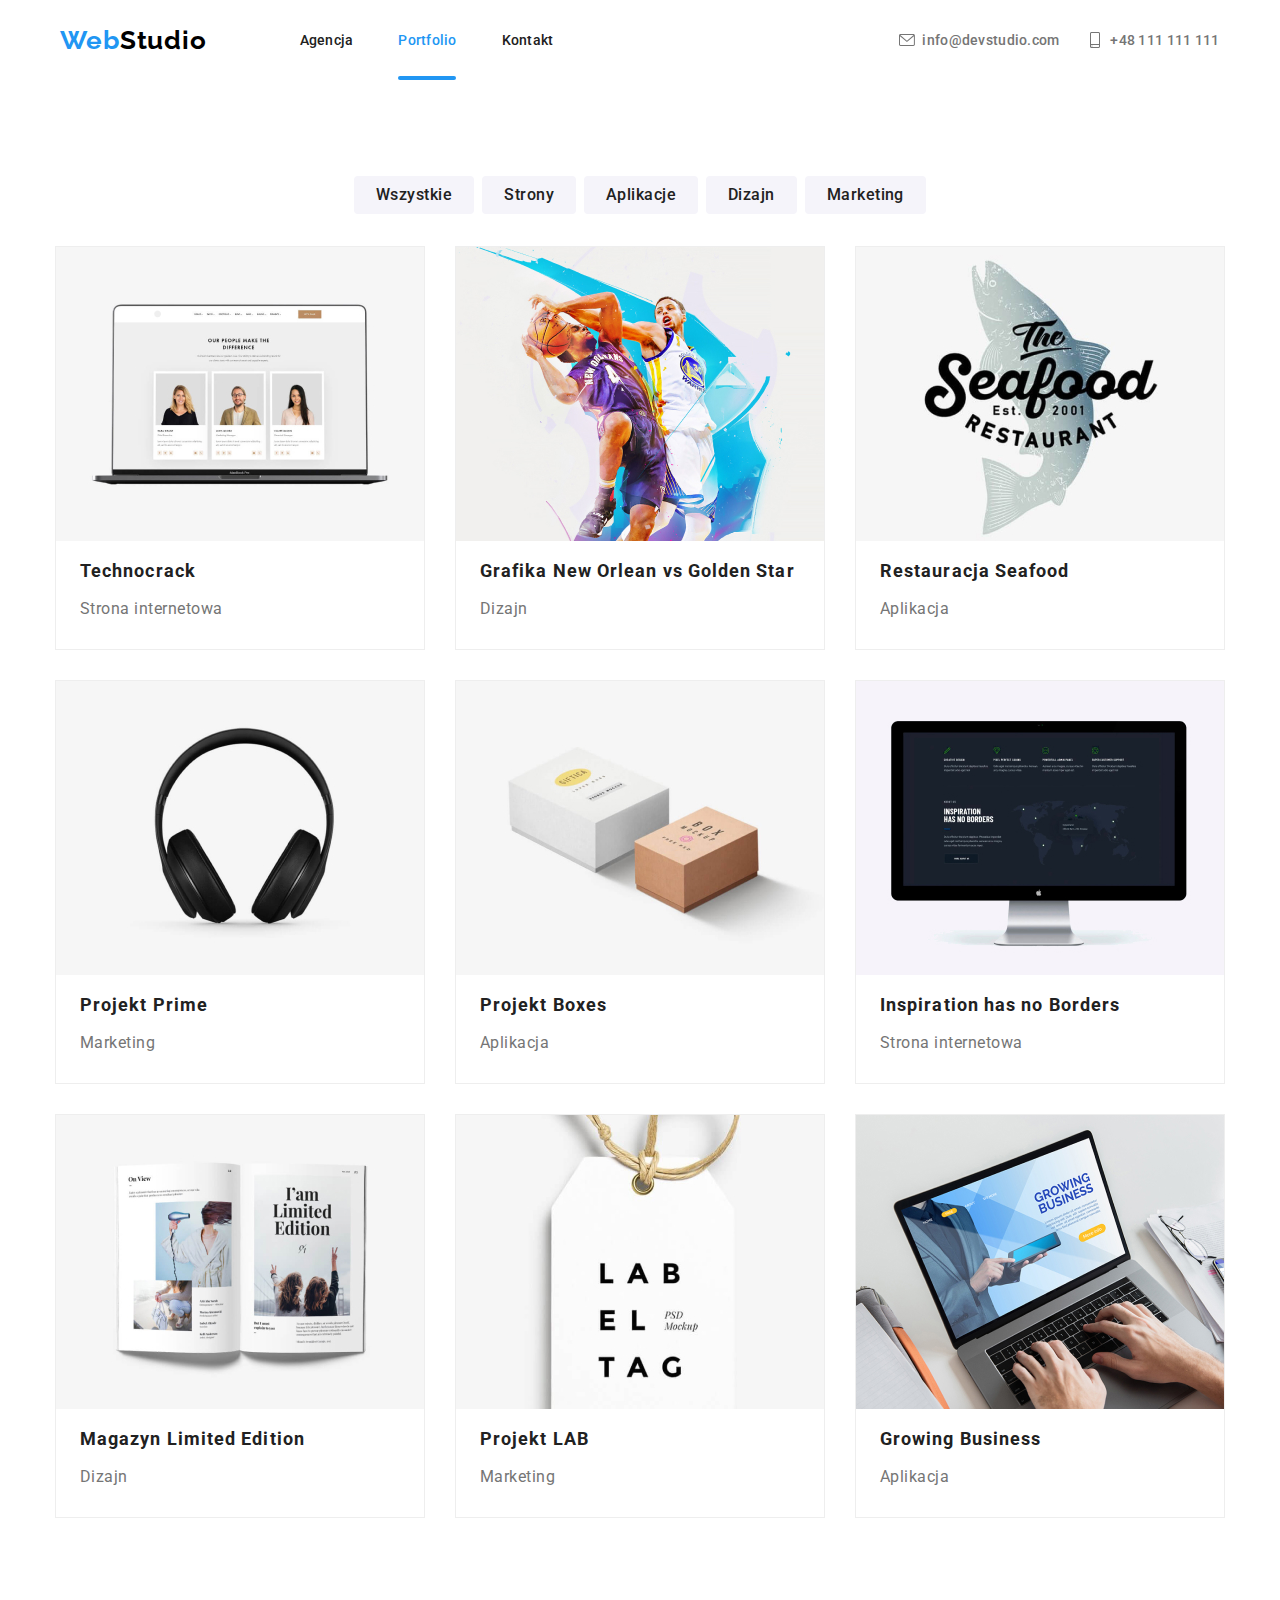
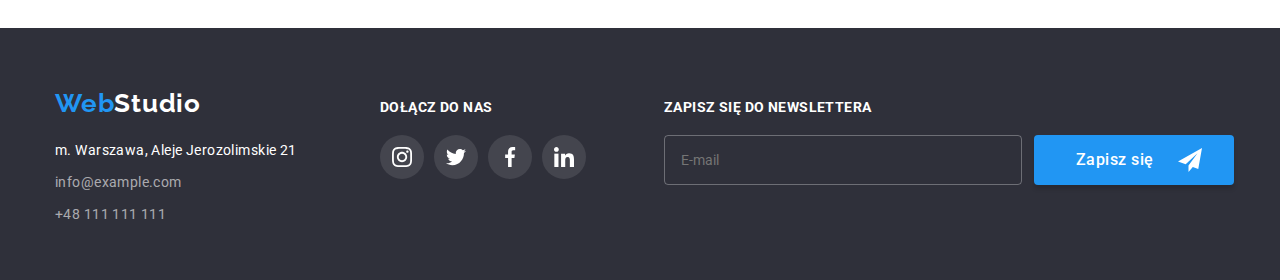
==== commit 7c2b7aba: "mobile portfolio done" ====
--- a/portfolio.html
+++ b/portfolio.html
@@ -215,9 +215,9 @@
                                 class="logo__studio--footer">Studio</span></a></div>
                     <div>
                         <address class="adress" id="kontakt">
-                            <span class="adress__adres--footer">m. Warszawa, Aleje Jerozolimskie 21</span>
-                            <span class="adress__mail--footer">info@example.com</span>
-                            <span class="adress__tel--footer">+48 111 111 111</span>
+                            <div class="adress__adres--footer">m. Warszawa, Aleje Jerozolimskie 21</div>
+                            <div class="adress__mail--footer">info@example.com</div>
+                            <div class="adress__tel--footer">+48 111 111 111</div>
                         </address>
                     </div>
                 </div>
@@ -260,6 +260,28 @@
                 </div>
             </div>
         </div>
+        <div class="mobile-menu is-hidden" data-mobile>
+            <div class="mobile-menu__content">
+                <button type="button" class="modal__button-close" data-mobile-close>
+                    <svg class="modal__button-close-icon" width="18" height="18">
+                        <use href="./images/icons.svg#icon-close-black"></use>
+                    </svg>
+                </button>
+                <nav class="nav-mobile">
+                    <a class="nav-mobile__agency" href="index.html">Agencja</a>
+                    <a class="nav-mobile__portfolio--active" href="portfolio.html">Portfolio</a>
+                    <a class="nav-mobile__contact" href="#kontakt">Kontakt</a>
+                </nav>
+                <div class="tel-menu-mobile">+48 111 111 111</div>
+                <div class="email-menu-mobile">info@devstudio.com</div>
+                <div class="social-mobile-menu">
+                    <span>Instagram</span>
+                    <span>Twitter</span>
+                    <span>Facebook</span>
+                    <span>LinkedIn</span>
+                </div>
+            </div>
+        </div>
     </footer>
     <script src="js/mobile-menu.js"></script>
 </body>
--- a/css/main.min.css
+++ b/css/main.min.css
@@ -1,2 +1,2 @@
-.visually-hidden{position:absolute !important;clip:rect(1px 1px 1px 1px);clip:rect(1px, 1px, 1px, 1px);padding:0 !important;border:0 !important;height:1px !important;width:1px !important;overflow:hidden}:root{--main-font: 'Roboto', sans-serif;--secondary-font: 'Raleway', sans-serif;--main-color: #2196F3;--secondary-color: #212121;--third-color: #757575}body{font-family:var(--main-font)}.container{width:100%;height:100%;margin:0 auto;display:flex;flex-wrap:nowrap;justify-content:center}@media screen and (min-width: 768px){.container{width:768px}}@media screen and (min-width: 1200px){.container{width:1200px}}.backdrop{position:fixed;top:0;right:0;bottom:0;left:0;background:rgba(0,0,0,0.2);display:flex;align-content:center;transition:opacity 1s cubic-bezier(0.19, 1, 0.22, 1)}.header{height:60px}@media screen and (min-width: 768px){.header{height:80px}}.menu{height:60px;width:100%;display:flex;align-items:center;justify-content:space-between;padding:0 15px}.menu-mobile{width:40px;height:40px;display:flex;justify-content:center;align-items:center}.menu-mobile-icon{fill:#000;transition:fill 250ms cubic-bezier(0.4, 0, 0.2, 1)}.menu-mobile-icon:hover,.menu-mobile-icon:focus{fill:var(--main-color);cursor:pointer}@media screen and (min-width: 768px){.menu{height:80px;justify-content:center;flex-wrap:nowrap}.menu-mobile{display:none}}.logo{font-family:var(--secondary-font);font-weight:bold;font-size:24px;line-height:1.167;letter-spacing:0.03em;text-decoration:none;color:#000}.logo__web{color:var(--main-color)}.logo__studio--footer{color:#FFF}@media screen and (min-width: 1200px){.logo{font-size:26px;line-height:1.192}}.nav{display:none}@media screen and (min-width: 768px){.nav{min-width:254px;margin-left:93px;display:flex;justify-content:space-between;align-items:center}.nav__agency,.nav__agency--active{font-weight:500;font-size:14px;letter-spacing:0.02em;color:var(--secondary-color);text-decoration:none;transition:color 250ms cubic-bezier(0.4, 0, 0.2, 1)}.nav__agency:hover,.nav__agency:focus{color:var(--main-color)}.nav__agency--active{color:var(--main-color)}.nav__agency--active::after{width:53px}.nav__portfolio,.nav__portfolio--active{font-weight:500;font-size:14px;letter-spacing:0.02em;color:var(--secondary-color);text-decoration:none;transition:color 250ms cubic-bezier(0.4, 0, 0.2, 1)}.nav__portfolio--active{color:var(--main-color)}.nav__portfolio--active::after{width:58px}.nav__portfolio:hover,.nav__portfolio:focus{color:var(--main-color)}.nav__agency--active,.nav__portfolio--active{position:relative}.nav__agency--active::after,.nav__portfolio--active::after{content:"";position:absolute;height:4px;background:var(--main-color);border-radius:2px;margin-top:44px;left:0}.nav__contact{font-weight:500;font-size:14px;letter-spacing:0.02em;color:var(--secondary-color);text-decoration:none;transition:color 250ms cubic-bezier(0.4, 0, 0.2, 1)}.nav__contact:hover,.nav__contact:focus{color:var(--main-color);cursor:pointer}}.nav-mobile{height:216px;display:flex;flex-direction:column;justify-content:space-between}.nav-mobile__agency,.nav-mobile__agency--active{font-weight:500;font-size:40px;line-height:1.175;letter-spacing:0.02em;color:var(--secondary-color);text-decoration:none;transition:color 250ms cubic-bezier(0.4, 0, 0.2, 1)}.nav-mobile__agency:hover,.nav-mobile__agency:focus{color:var(--main-color)}.nav-mobile__agency--active{color:var(--main-color)}.nav-mobile__portfolio,.nav-mobile__portfolio--active{font-weight:500;font-size:40px;line-height:1.175;letter-spacing:0.02em;color:var(--secondary-color);text-decoration:none;transition:color 250ms cubic-bezier(0.4, 0, 0.2, 1)}.nav-mobile__portfolio--active{color:var(--main-color)}.nav-mobile__portfolio:hover,.nav-mobile__portfolio:focus{color:var(--main-color)}.nav-mobile__contact{font-weight:500;font-size:40px;line-height:1.175;letter-spacing:0.02em;color:var(--secondary-color);text-decoration:none;transition:color 250ms cubic-bezier(0.4, 0, 0.2, 1)}.nav-mobile__contact:hover,.nav-mobile__contact:focus{color:var(--main-color);cursor:pointer}.email-menu,.tel-menu{display:none}@media screen and (min-width: 768px){.email-menu,.tel-menu{font-weight:500;font-size:14px;letter-spacing:0.02em;color:var(--third-color);display:flex;align-items:center;justify-content:space-between;transition:color 250ms cubic-bezier(0.4, 0, 0.2, 1)}.email-menu:hover,.email-menu:focus,.tel-menu:hover,.tel-menu:focus{color:var(--main-color);cursor:pointer}.email-menu__icon,.tel-menu__icon{fill:currentColor}.email-menu{width:161px;margin-left:345px}.tel-menu{width:130px;margin-left:30px}}.email-menu-mobile,.tel-menu-mobile{font-weight:500;font-size:34px;line-height:1.176;letter-spacing:0.02em;color:var(--third-color);transition:color 250ms cubic-bezier(0.4, 0, 0.2, 1)}.email-menu-mobile:hover,.email-menu-mobile:focus,.tel-menu-mobile:hover,.tel-menu-mobile:focus{color:var(--main-color);cursor:pointer}.email-menu-mobile{margin-bottom:64px;font-size:24px;line-height:1.167}.tel-menu-mobile{margin-bottom:32px;margin-top:302px}.effect{height:400px;background-color:#2F303A;background-image:linear-gradient(rgba(47,48,58,0.4), rgba(47,48,58,0.4)),url(images/background.jpg);background-position:center;background-size:cover}.effective{display:flex;flex-direction:column;align-items:center;justify-content:center}.effective__text{margin-bottom:0px;justify-content:center;font-weight:900;font-size:26px;line-height:1.615;text-align:center;letter-spacing:0.06em;text-transform:uppercase;color:#FFF}.effective__button{width:200px;height:50px;margin-top:30px;background:var(--main-color);font-size:16px;letter-spacing:0.06em;padding:0px;color:#FFF;box-shadow:0px 4px 4px rgba(0,0,0,0.15);border-radius:4px}@media screen and (min-width: 1200px){.effect{height:600px}.effective__text{width:696px;font-size:44px;line-height:1.4}}.adv{width:100%;padding:60px 15px}.advantages-table{width:100%;list-style:none;padding:0px;margin:0px}.advantages-table__list{height:226px}.advantages-table__list:not(:first-child){margin-top:30px}.advantages-table__list--icon{height:120px;background:#F5F4FA;border-radius:4px;display:flex;align-items:center;justify-content:center}.advantages-table__list--head{font-weight:bold;font-size:14px;letter-spacing:0.03em;text-transform:uppercase;text-align:center;color:var(--secondary-color);margin-top:30px}.advantages-table__list--text{margin-top:10px;margin-bottom:0px;font-size:14px;line-height:1.7;letter-spacing:0.03em;color:var(--third-color)}@media screen and (min-width: 1200px){.adv{height:345px;padding-top:94px}.advantages-table{width:1170px;height:251px;display:flex;justify-content:space-between}.advantages-table__list{width:270px}.advantages-table__list:not(:first-child){margin-top:0}.advantages-table__list--icon{width:270px}.advantages-table__list--head{text-align:left;margin:0px}.advantages-table__list--text{width:270px;height:75px}}@media screen and (max-width: 1199px){.activ{display:none}}.activ{height:574px;padding-top:94px;padding-bottom:94px}.activities{width:1170px;height:386px;display:flex;flex-direction:column;justify-content:space-between}.activities__head{font-weight:bold;font-size:36px;text-align:center;letter-spacing:0.03em;color:var(--secondary-color);margin:0px}.activities-example{display:flex;justify-content:space-between}.activities-example__box{position:relative;height:294px}.activities-example__box-text{font-weight:bold;line-height:1.1;text-align:center;letter-spacing:0.03em;text-transform:uppercase;color:#FFF;height:70px;background:rgba(47,48,58,0.8);position:absolute;bottom:0;margin:0;left:0;right:0;padding:27px}.team{width:100%;height:100%;background:#F5F4FA}.our-team{padding:60px 15px;justify-content:center}.our-team__head{font-weight:bold;font-size:28px;line-height:1.178;text-align:center;letter-spacing:0.03em;color:var(--secondary-color);margin:0px}.our-team__table{list-style:none;margin-top:30px;margin-bottom:0;margin-right:0px;padding:0}.our-team__table-box{background:#FFF;box-shadow:0px 1px 3px rgba(0,0,0,0.12),0px 1px 1px rgba(0,0,0,0.14),0px 2px 1px rgba(0,0,0,0.2);border-radius:0px 0px 4px 4px;width:100%;height:622px}.our-team__table-box:not(:first-child){margin-top:30px}.our-team__table-box img{width:450px;height:auto}.our-team__table-box-name{font-weight:500;font-size:16px;text-align:center;letter-spacing:0.03em;color:var(--secondary-color);margin:0px;margin-top:30px}.our-team__table-box-position{font-size:16px;text-align:center;letter-spacing:0.03em;color:var(--third-color);margin:0px;margin-top:10px}@media screen and (min-width: 1200px){.team{height:708px}.our-team{padding-top:94px;padding-bottom:94px}.our-team__head{font-size:36px}.our-team__table{margin-top:50px;width:1170px;height:368px;display:flex;justify-content:space-between}.our-team__table-box{width:270px;height:428px}.our-team__table-box:not(:first-child){margin-top:0}.our-team__table-box img{width:270px}}.social-icon{width:206px;height:44px;margin:16px auto;display:flex;align-items:center;justify-content:space-between}.social-icon--background{width:44px;height:44px;border-radius:50%;display:flex;justify-content:center;align-items:center;transition:background-color 250ms cubic-bezier(0.4, 0, 0.2, 1)}.social-icon--background:hover,.social-icon--background:focus{background-color:var(--main-color);cursor:pointer}.social-icon--background:hover>.social-icon__instagram,.social-icon--background:hover>.social-icon__twitter,.social-icon--background:hover>.social-icon__facebook,.social-icon--background:hover>.social-icon__linkedin,.social-icon--background:focus>.social-icon__instagram,.social-icon--background:focus>.social-icon__twitter,.social-icon--background:focus>.social-icon__facebook,.social-icon--background:focus>.social-icon__linkedin{fill:#fff}.social-icon__instagram,.social-icon__twitter,.social-icon__facebook,.social-icon__linkedin{fill:#afb1b8;transition:fill 250ms cubic-bezier(0.4, 0, 0.2, 1)}.customer{padding:60px 15px}.our-customer{min-height:399px}.our-customer__head{font-weight:bold;font-size:28px;line-height:1.178;text-align:center;letter-spacing:0.03em;color:var(--secondary-color);margin:0px}.our-customer__list{list-style:none;margin-left:-30px;margin-bottom:0;padding:0;display:flex;flex-wrap:wrap;align-items:space-between;justify-content:space-between}.our-customer__list-box{max-width:210px;min-height:92px;border:1px solid #AFB1B8;border-radius:4px;margin-left:30px;margin-top:30px;display:flex;justify-content:center;align-items:center;transition:border 250ms cubic-bezier(0.4, 0, 0.2, 1);flex-basis:calc(100% / 2)}.our-customer__list-box:hover,.our-customer__list-box:focus{border-color:var(--main-color);cursor:pointer}.our-customer__list-box:hover>.our-customer__list-box-icon,.our-customer__list-box:focus>.our-customer__list-box-icon{fill:var(--main-color)}.our-customer__list-box-icon{fill:#afb1b8;transition:fill 250ms cubic-bezier(0.4, 0, 0.2, 1)}@media screen and (min-width: 1200px){.customer{height:372px;padding:94px 0}.our-customer{width:1170px;height:184px}.our-customer__head{font-size:36px}.our-customer__list{margin-top:50px}.our-customer__list-box{max-width:170px;margin-top:0;flex-basis:calc(100% / 6)}}.foot{height:603px;background:#2F303A}.footer{width:100%;height:603px;padding:60px 15px;text-align:center}@media screen and (min-width: 1200px){.foot{height:252px}.footer{width:1200px;height:252px;padding-left:15px;padding-top:60px;padding-bottom:60px;display:flex;text-align:left}}.adress{height:79px;margin:20px auto;margin-bottom:60px;font-style:normal;font-size:14px;line-height:1.714;letter-spacing:0.03em}.adress__adres--footer{color:#FFF}.adress__mail--footer,.adress__tel--footer{color:rgba(255,255,255,0.6);transition:color 250ms cubic-bezier(0.4, 0, 0.2, 1);margin-top:8px}.adress__mail--footer:hover,.adress__mail--footer:focus,.adress__tel--footer:hover,.adress__tel--footer:focus{color:var(--main-color);cursor:pointer}@media screen and (min-width: 1200px){.adress{width:255px;height:81px;margin-top:20px;margin-bottom:0;display:flex;flex-wrap:nowrap;flex-direction:column;justify-content:space-between;flex-wrap:nowrap}}.join-us-footer{color:#fff;text-transform:uppercase;font-weight:bold;font-size:14px;line-height:1.1;letter-spacing:0.03em}.social-icons-footer{width:206px;height:44px;margin:20px auto;display:flex;justify-content:space-between}.social-icons-footer--background{width:44px;height:44px;border-radius:50%;display:flex;justify-content:center;align-items:center;background-color:rgba(255,255,255,0.1);transition:background-color 250ms cubic-bezier(0.4, 0, 0.2, 1)}.social-icons-footer--background:hover,.social-icons-footer--background:focus{background-color:var(--main-color);cursor:pointer}.social-icons-footer__instagram,.social-icons-footer__twitter,.social-icons-footer__facebook,.social-icons-footer__linkedin{fill:#fff}@media screen and (min-width: 1200px){.join-us-footer{margin-top:12px;margin-left:70px}}.sign-up{height:156px;margin:60px auto;font-weight:bold;font-size:14px;line-height:1.1;letter-spacing:0.03em;text-transform:uppercase;color:#FFF}.newsletter{margin-top:20px}.newsletter__email{width:100%;height:50px;border:1px solid rgba(255,255,255,0.3);background-color:transparent;color:#fff;outline:none;border-radius:4px;padding-left:16px;transition:border 250ms cubic-bezier(0.4, 0, 0.2, 1)}.newsletter__email:focus{border-color:var(--main-color)}.newsletter__button{width:200px;height:50px;background:var(--main-color);color:#fff;box-shadow:0px 4px 4px rgba(0,0,0,0.15);border-radius:4px;margin:20px auto;display:flex;align-items:center;padding:10px;padding-left:42px}.newsletter__button--icon-send{fill:#fff;margin-left:24px}@media screen and (min-width: 1200px){.sign-up{width:570px;height:86px;margin-top:12px;margin-left:78px}.newsletter{display:flex}.newsletter__email{width:358px}.newsletter__button{margin:0;margin-left:12px}}.portfolio-page{height:1548px;padding-top:94px;padding-bottom:94px}.portfolio-list{width:1170px;height:1360px;display:flex;flex-direction:column;justify-content:flex-end;align-items:center}.portfolio-buttons{width:572px;height:54px;list-style:none;padding:0;margin:0;display:flex;justify-content:space-between}button,.portfolio-buttons__button{height:38px;background:#F5F4FA;border-radius:4px;border:none;box-shadow:none;font-weight:500;font-style:normal;font-size:16px;text-align:center;letter-spacing:0.03em;color:var(--secondary-color);padding:6px 22px;transition:color 250ms cubic-bezier(0.4, 0, 0.2, 1);transition:background 250ms cubic-bezier(0.4, 0, 0.2, 1)}button,.portfolio-buttons__button:hover,.portfolio-buttons__button:focus{background:var(--main-color);color:#fff;cursor:pointer;box-shadow:0px 3px 1px rgba(0,0,0,0.1),0px 1px 2px rgba(0,0,0,0.08),0px 2px 2px rgba(0,0,0,0.12)}.portfolio-projects{width:1170px;height:1272px;list-style:none;padding:0px;display:flex;flex-wrap:wrap;justify-content:space-between;align-content:space-between}.portfolio-projects-container{width:370px;height:404px;border:1px solid #EEE;transition:box-shadow 250ms cubic-bezier(0.4, 0, 0.2, 1)}.portfolio-projects-container:hover,.portfolio-projects-container:focus{box-shadow:0px 1px 1px rgba(0,0,0,0.12),0px 4px 4px rgba(0,0,0,0.06),1px 4px 6px rgba(0,0,0,0.16);cursor:pointer}.portfolio-projects-container:hover .portfolio-projects-container__box--overlay,.portfolio-projects-container:focus .portfolio-projects-container__box--overlay{transform:translateY(0)}.portfolio-projects-container__title{font-weight:bold;font-size:18px;letter-spacing:0.06em;color:var(--secondary-color);margin-top:20px;margin-left:24px}.portfolio-projects-container__text{font-size:16px;letter-spacing:0.03em;color:var(--third-color);margin-top:4px;margin-left:24px}.portfolio-projects-container__box{position:relative;overflow:hidden}.portfolio-projects-container__box--overlay{position:absolute;width:100%;height:100%;top:0;left:0;background:rgba(33,150,243,0.9);color:#fff;font-size:18px;line-height:1.5;letter-spacing:0.03em;display:flex;align-items:center;padding:49px 24px;transform:translateY(100%);transition:transform 250ms cubic-bezier(0.4, 0, 0.2, 1)}.modal{width:450px;height:609px;margin:auto;background:#FFF;box-shadow:0px 1px 3px rgba(0,0,0,0.12),0px 1px 1px rgba(0,0,0,0.14),0px 2px 1px rgba(0,0,0,0.2);border-radius:4px;position:relative}.modal__button-close{position:absolute;background-color:#fff;box-shadow:none;width:30px;height:30px;right:8px;top:8px;border:1px solid rgba(0,0,0,0.1);border-radius:50%;justify-content:center;align-content:center;margin:0;padding:0}.modal__button-close:hover,.modal__button-close:focus{background-color:#fff;box-shadow:none}.modal__button-close-icon{fill:#000000;margin:5px;transition:fill 250ms cubic-bezier(0.4, 0, 0.2, 1)}.modal__button-close-icon:hover,.modal__button-close-icon:focus{fill:var(--main-color)}.modal__title{font-weight:bold;font-size:20px;line-height:1.1;text-align:center;letter-spacing:0.03em;justify-content:center;margin-top:40px}.is-hidden{opacity:0;visibility:hidden;pointer-events:none;transition:opacity 1s cubic-bezier(0.19, 1, 0.22, 1),visibility 1s cubic-bezier(0.19, 1, 0.22, 1)}@media screen and (min-width: 1200px){.modal{width:528px;height:581px;margin:auto;background:#FFF;box-shadow:0px 1px 3px rgba(0,0,0,0.12),0px 1px 1px rgba(0,0,0,0.14),0px 2px 1px rgba(0,0,0,0.2);border-radius:4px;position:relative}}.form{width:370px;margin:12px 40px;padding:0}.form-label{font-size:12px;line-height:1.1;letter-spacing:0.01em;color:var(--third-color);padding:0}.form-label__input{width:100%;height:40px;border:1px solid rgba(33,33,33,0.2);margin-top:4px;margin-bottom:10px;display:flex;align-items:center;border-radius:4px;transition:border-color 250ms cubic-bezier(0.4, 0, 0.2, 1)}.form-label__input:focus-within>.form-label__input-icon-person,.form-label__input:focus-within>.form-label__input-icon-phone,.form-label__input:focus-within>.form-label__input-icon-email{fill:var(--main-color)}.form-label__input:focus-within,.form-label__input2:focus-within{border-color:var(--main-color);color:var(--main-color)}.form-label__input-icon-person,.form-label__input-icon-phone,.form-label__input-icon-email{margin-left:12px;margin-right:12px;transition:fill 250ms cubic-bezier(0.4, 0, 0.2, 1)}.form-label__input-text-area{width:100%;height:100%;border:none;border-radius:4px;outline:none;padding:0;transition:border-color 250ms cubic-bezier(0.4, 0, 0.2, 1)}.form-label__input2{width:100%;height:120px;border:1px solid rgba(33,33,33,0.2);margin-top:4px;margin-bottom:10px;border-radius:4px;transition:border-color 250ms cubic-bezier(0.4, 0, 0.2, 1)}.form-label__input-text-area2{width:100%;height:100%;border:none;border-radius:4px;outline:none;padding:12px 16px;resize:none;transition:border-color 250ms cubic-bezier(0.4, 0, 0.2, 1)}.statement{margin-top:20px;display:flex;justify-content:center}.statement__text{font-size:12px;line-height:1.167;letter-spacing:0.03em;color:var(--third-color);position:relative}.statement__text:hover,.statement__text:focus{cursor:pointer}.statement__text::before{display:inline-block;position:relative;content:"";width:16px;height:16px;border:2px solid #212121;border-radius:2px;top:2px;left:-3px}.statement__text--underline{text-decoration:underline;color:var(--main-color)}.statement__checkbox:checked+.statement__text::before{border:none;background-image:url(images/icon-check.svg);background-size:contain;background-repeat:no-repeat}.form__button{width:200px;height:50px;margin:30px 85px;padding:0;color:#fff;background:var(--main-color);box-shadow:0px 4px 4px rgba(0,0,0,0.15);border-radius:4px}@media screen and (min-width: 1200px){.form{width:448px}.statement__text{font-size:14px;line-height:1.7}.form__button{margin:30px 124px}}.mobile-menu{position:fixed;top:0;right:0;bottom:0;left:0;background:#fff;transition:opacity 1s cubic-bezier(0.19, 1, 0.22, 1)}.mobile-menu__content{width:100%;height:100%;background-color:#fff;padding:48px 40px}
+.visually-hidden{position:absolute !important;clip:rect(1px 1px 1px 1px);clip:rect(1px, 1px, 1px, 1px);padding:0 !important;border:0 !important;height:1px !important;width:1px !important;overflow:hidden}:root{--main-font: 'Roboto', sans-serif;--secondary-font: 'Raleway', sans-serif;--main-color: #2196F3;--secondary-color: #212121;--third-color: #757575}body{font-family:var(--main-font)}.container{width:100%;height:100%;margin:0 auto;display:flex;flex-wrap:nowrap;justify-content:center}@media screen and (min-width: 768px){.container{max-width:768px}}@media screen and (min-width: 1200px){.container{max-width:1200px}}.backdrop{position:fixed;top:0;right:0;bottom:0;left:0;background:rgba(0,0,0,0.2);display:flex;align-content:center;transition:opacity 1s cubic-bezier(0.19, 1, 0.22, 1)}.header{height:60px}@media screen and (min-width: 768px){.header{height:80px}}.menu{height:60px;width:100%;display:flex;align-items:center;justify-content:space-between;padding:0 15px}.menu-mobile{width:40px;height:40px;display:flex;justify-content:center;align-items:center}.menu-mobile-icon{fill:#000;transition:fill 250ms cubic-bezier(0.4, 0, 0.2, 1)}.menu-mobile-icon:hover,.menu-mobile-icon:focus{fill:var(--main-color);cursor:pointer}@media screen and (min-width: 768px){.menu{height:80px;justify-content:center;flex-wrap:nowrap}.menu-mobile{display:none}}.logo{font-family:var(--secondary-font);font-weight:bold;font-size:24px;line-height:1.167;letter-spacing:0.03em;text-decoration:none;color:#000}.logo__web{color:var(--main-color)}.logo__studio--footer{color:#FFF}@media screen and (min-width: 1200px){.logo{font-size:26px;line-height:1.192}}.nav{display:none}@media screen and (min-width: 768px){.nav{min-width:254px;margin-left:93px;display:flex;justify-content:space-between;align-items:center}.nav__agency,.nav__agency--active{font-weight:500;font-size:14px;letter-spacing:0.02em;color:var(--secondary-color);text-decoration:none;transition:color 250ms cubic-bezier(0.4, 0, 0.2, 1)}.nav__agency:hover,.nav__agency:focus{color:var(--main-color)}.nav__agency--active{color:var(--main-color)}.nav__agency--active::after{width:53px}.nav__portfolio,.nav__portfolio--active{font-weight:500;font-size:14px;letter-spacing:0.02em;color:var(--secondary-color);text-decoration:none;transition:color 250ms cubic-bezier(0.4, 0, 0.2, 1)}.nav__portfolio--active{color:var(--main-color)}.nav__portfolio--active::after{width:58px}.nav__portfolio:hover,.nav__portfolio:focus{color:var(--main-color)}.nav__agency--active,.nav__portfolio--active{position:relative}.nav__agency--active::after,.nav__portfolio--active::after{content:"";position:absolute;height:4px;background:var(--main-color);border-radius:2px;margin-top:44px;left:0}.nav__contact{font-weight:500;font-size:14px;letter-spacing:0.02em;color:var(--secondary-color);text-decoration:none;transition:color 250ms cubic-bezier(0.4, 0, 0.2, 1)}.nav__contact:hover,.nav__contact:focus{color:var(--main-color);cursor:pointer}}.nav-mobile{height:216px;display:flex;flex-direction:column;justify-content:space-between}.nav-mobile__agency,.nav-mobile__agency--active{font-weight:500;font-size:40px;line-height:1.175;letter-spacing:0.02em;color:var(--secondary-color);text-decoration:none;transition:color 250ms cubic-bezier(0.4, 0, 0.2, 1)}.nav-mobile__agency:hover,.nav-mobile__agency:focus{color:var(--main-color)}.nav-mobile__agency--active{color:var(--main-color)}.nav-mobile__portfolio,.nav-mobile__portfolio--active{font-weight:500;font-size:40px;line-height:1.175;letter-spacing:0.02em;color:var(--secondary-color);text-decoration:none;transition:color 250ms cubic-bezier(0.4, 0, 0.2, 1)}.nav-mobile__portfolio--active{color:var(--main-color)}.nav-mobile__portfolio:hover,.nav-mobile__portfolio:focus{color:var(--main-color)}.nav-mobile__contact{font-weight:500;font-size:40px;line-height:1.175;letter-spacing:0.02em;color:var(--secondary-color);text-decoration:none;transition:color 250ms cubic-bezier(0.4, 0, 0.2, 1)}.nav-mobile__contact:hover,.nav-mobile__contact:focus{color:var(--main-color);cursor:pointer}.email-menu,.tel-menu{display:none}@media screen and (min-width: 768px){.email-menu,.tel-menu{font-weight:500;font-size:14px;letter-spacing:0.02em;color:var(--third-color);display:flex;align-items:center;justify-content:space-between;transition:color 250ms cubic-bezier(0.4, 0, 0.2, 1)}.email-menu:hover,.email-menu:focus,.tel-menu:hover,.tel-menu:focus{color:var(--main-color);cursor:pointer}.email-menu__icon,.tel-menu__icon{fill:currentColor}.email-menu{width:161px;margin-left:345px}.tel-menu{width:130px;margin-left:30px}}.email-menu-mobile,.tel-menu-mobile{font-weight:500;font-size:34px;line-height:1.176;letter-spacing:0.02em;color:var(--third-color);transition:color 250ms cubic-bezier(0.4, 0, 0.2, 1)}.email-menu-mobile:hover,.email-menu-mobile:focus,.tel-menu-mobile:hover,.tel-menu-mobile:focus{color:var(--main-color);cursor:pointer}.email-menu-mobile{margin-bottom:64px;font-size:24px;line-height:1.167}.tel-menu-mobile{margin-bottom:32px;margin-top:302px;color:var(--main-color)}.effect{height:400px;background-color:#2F303A;background-image:linear-gradient(rgba(47,48,58,0.4), rgba(47,48,58,0.4)),url(images/background.jpg);background-position:center;background-size:cover}.effective{display:flex;flex-direction:column;align-items:center;justify-content:center}.effective__text{margin-bottom:0px;justify-content:center;font-weight:900;font-size:26px;line-height:1.615;text-align:center;letter-spacing:0.06em;text-transform:uppercase;color:#FFF}.effective__button{width:200px;height:50px;margin-top:30px;background:var(--main-color);font-size:16px;letter-spacing:0.06em;padding:0px;color:#FFF;box-shadow:0px 4px 4px rgba(0,0,0,0.15);border-radius:4px}@media screen and (min-width: 1200px){.effect{height:600px}.effective__text{width:696px;font-size:44px;line-height:1.4}}.adv{width:100%;padding:60px 15px}.advantages-table{width:100%;list-style:none;padding:0px;margin:0px}.advantages-table__list{height:226px}.advantages-table__list:not(:first-child){margin-top:30px}.advantages-table__list--icon{height:120px;background:#F5F4FA;border-radius:4px;display:flex;align-items:center;justify-content:center}.advantages-table__list--head{font-weight:bold;font-size:14px;letter-spacing:0.03em;text-transform:uppercase;text-align:center;color:var(--secondary-color);margin-top:30px}.advantages-table__list--text{margin-top:10px;margin-bottom:0px;font-size:14px;line-height:1.7;letter-spacing:0.03em;color:var(--third-color)}@media screen and (min-width: 1200px){.adv{height:345px;padding-top:94px}.advantages-table{width:1170px;height:251px;display:flex;justify-content:space-between}.advantages-table__list{width:270px}.advantages-table__list:not(:first-child){margin-top:0}.advantages-table__list--icon{width:270px}.advantages-table__list--head{text-align:left;margin:0px}.advantages-table__list--text{width:270px;height:75px}}@media screen and (max-width: 1199px){.activ{display:none}}.activ{height:574px;padding-top:94px;padding-bottom:94px}.activities{width:1170px;height:386px;display:flex;flex-direction:column;justify-content:space-between}.activities__head{font-weight:bold;font-size:36px;text-align:center;letter-spacing:0.03em;color:var(--secondary-color);margin:0px}.activities-example{display:flex;justify-content:space-between}.activities-example__box{position:relative;height:294px}.activities-example__box-text{font-weight:bold;line-height:1.1;text-align:center;letter-spacing:0.03em;text-transform:uppercase;color:#FFF;height:70px;background:rgba(47,48,58,0.8);position:absolute;bottom:0;margin:0;left:0;right:0;padding:27px}.team{width:100%;height:100%;background:#F5F4FA}.our-team{padding:60px 15px;justify-content:center}.our-team__head{font-weight:bold;font-size:28px;line-height:1.178;text-align:center;letter-spacing:0.03em;color:var(--secondary-color);margin:0px}.our-team__table{list-style:none;margin-top:30px;margin-bottom:0;margin-right:0px;padding:0}.our-team__table-box{background:#FFF;box-shadow:0px 1px 3px rgba(0,0,0,0.12),0px 1px 1px rgba(0,0,0,0.14),0px 2px 1px rgba(0,0,0,0.2);border-radius:0px 0px 4px 4px;width:100%;height:auto;padding-bottom:24px}.our-team__table-box:not(:first-child){margin-top:30px}.our-team__table-box img{width:100%;height:auto}.our-team__table-box .social-icon{margin-bottom:0}.our-team__table-box-name{font-weight:500;font-size:16px;text-align:center;letter-spacing:0.03em;color:var(--secondary-color);margin:0px;margin-top:30px}.our-team__table-box-position{font-size:16px;text-align:center;letter-spacing:0.03em;color:var(--third-color);margin:0px;margin-top:10px}@media screen and (min-width: 1200px){.team{height:708px}.our-team{padding-top:94px;padding-bottom:94px}.our-team__head{font-size:36px}.our-team__table{margin-top:50px;width:1170px;height:368px;display:flex;justify-content:space-between}.our-team__table-box{width:270px;height:428px}.our-team__table-box:not(:first-child){margin-top:0}.our-team__table-box img{width:270px}}.social-icon{width:206px;height:44px;margin:16px auto;display:flex;align-items:center;justify-content:space-between}.social-icon--background{width:44px;height:44px;border-radius:50%;display:flex;justify-content:center;align-items:center;transition:background-color 250ms cubic-bezier(0.4, 0, 0.2, 1)}.social-icon--background:hover,.social-icon--background:focus{background-color:var(--main-color);cursor:pointer}.social-icon--background:hover>.social-icon__instagram,.social-icon--background:hover>.social-icon__twitter,.social-icon--background:hover>.social-icon__facebook,.social-icon--background:hover>.social-icon__linkedin,.social-icon--background:focus>.social-icon__instagram,.social-icon--background:focus>.social-icon__twitter,.social-icon--background:focus>.social-icon__facebook,.social-icon--background:focus>.social-icon__linkedin{fill:#fff}.social-icon__instagram,.social-icon__twitter,.social-icon__facebook,.social-icon__linkedin{fill:#afb1b8;transition:fill 250ms cubic-bezier(0.4, 0, 0.2, 1)}.customer{padding:60px 15px}.our-customer{min-height:399px}.our-customer__head{font-weight:bold;font-size:28px;line-height:1.178;text-align:center;letter-spacing:0.03em;color:var(--secondary-color);margin:0px}.our-customer__list{list-style:none;margin-left:-30px;margin-bottom:0;padding:0;display:flex;flex-wrap:wrap;align-items:space-between;justify-content:space-between}.our-customer__list-box{max-width:210px;min-height:92px;border:1px solid #AFB1B8;border-radius:4px;margin-left:30px;margin-top:30px;display:flex;justify-content:center;align-items:center;transition:border 250ms cubic-bezier(0.4, 0, 0.2, 1);flex-basis:calc(100% / 2)}.our-customer__list-box:hover,.our-customer__list-box:focus{border-color:var(--main-color);cursor:pointer}.our-customer__list-box:hover>.our-customer__list-box-icon,.our-customer__list-box:focus>.our-customer__list-box-icon{fill:var(--main-color)}.our-customer__list-box-icon{fill:#afb1b8;transition:fill 250ms cubic-bezier(0.4, 0, 0.2, 1)}@media screen and (min-width: 1200px){.customer{height:372px;padding:94px 0}.our-customer{width:1170px;height:184px}.our-customer__head{font-size:36px}.our-customer__list{margin-top:50px}.our-customer__list-box{max-width:170px;margin-top:0;flex-basis:calc(100% / 6)}}.foot{height:603px;background:#2F303A}.footer{width:100%;height:603px;padding:60px 15px;text-align:center}@media screen and (min-width: 1200px){.foot{height:252px}.footer{width:1200px;height:252px;padding-left:15px;padding-top:60px;padding-bottom:60px;display:flex;text-align:left}}.adress{height:79px;margin:20px auto;margin-bottom:60px;font-style:normal;font-size:14px;line-height:1.714;letter-spacing:0.03em}.adress__adres--footer{color:#FFF}.adress__mail--footer,.adress__tel--footer{color:rgba(255,255,255,0.6);transition:color 250ms cubic-bezier(0.4, 0, 0.2, 1);margin-top:8px}.adress__mail--footer:hover,.adress__mail--footer:focus,.adress__tel--footer:hover,.adress__tel--footer:focus{color:var(--main-color);cursor:pointer}@media screen and (min-width: 1200px){.adress{width:255px;height:81px;margin-top:20px;margin-bottom:0;display:flex;flex-wrap:nowrap;flex-direction:column;justify-content:space-between;flex-wrap:nowrap}}.join-us-footer{color:#fff;text-transform:uppercase;font-weight:bold;font-size:14px;line-height:1.1;letter-spacing:0.03em}.social-icons-footer{width:206px;height:44px;margin:20px auto;display:flex;justify-content:space-between}.social-icons-footer--background{width:44px;height:44px;border-radius:50%;display:flex;justify-content:center;align-items:center;background-color:rgba(255,255,255,0.1);transition:background-color 250ms cubic-bezier(0.4, 0, 0.2, 1)}.social-icons-footer--background:hover,.social-icons-footer--background:focus{background-color:var(--main-color);cursor:pointer}.social-icons-footer__instagram,.social-icons-footer__twitter,.social-icons-footer__facebook,.social-icons-footer__linkedin{fill:#fff}@media screen and (min-width: 1200px){.join-us-footer{margin-top:12px;margin-left:70px}}.sign-up{height:156px;margin:60px auto;font-weight:bold;font-size:14px;line-height:1.1;letter-spacing:0.03em;text-transform:uppercase;color:#FFF}.newsletter{margin-top:20px}.newsletter__email{width:100%;height:50px;border:1px solid rgba(255,255,255,0.3);background-color:transparent;color:#fff;outline:none;border-radius:4px;padding-left:16px;transition:border 250ms cubic-bezier(0.4, 0, 0.2, 1)}.newsletter__email:focus{border-color:var(--main-color)}.newsletter__button{width:200px;height:50px;background:var(--main-color);color:#fff;box-shadow:0px 4px 4px rgba(0,0,0,0.15);border-radius:4px;margin:20px auto;display:flex;align-items:center;padding:10px;padding-left:42px}.newsletter__button--icon-send{fill:#fff;margin-left:24px}@media screen and (min-width: 1200px){.sign-up{width:570px;height:86px;margin-top:12px;margin-left:78px}.newsletter{display:flex}.newsletter__email{width:358px}.newsletter__button{margin:0;margin-left:12px}}.portfolio-page{padding:60px 15px}.portfolio-list{width:100%;display:flex;flex-direction:column;justify-content:flex-end;align-items:center}.portfolio-buttons{list-style:none;padding:0;margin:0;display:flex;flex-wrap:wrap;justify-content:center}.portfolio-buttons__button{margin-right:8px;margin-bottom:15px}button,.portfolio-buttons__button{height:38px;background:#F5F4FA;border-radius:4px;border:none;box-shadow:none;font-weight:500;font-style:normal;font-size:16px;text-align:center;letter-spacing:0.03em;color:var(--secondary-color);padding:6px 22px;transition:color 250ms cubic-bezier(0.4, 0, 0.2, 1);transition:background 250ms cubic-bezier(0.4, 0, 0.2, 1)}button,.portfolio-buttons__button:hover,.portfolio-buttons__button:focus{background:var(--main-color);color:#fff;cursor:pointer;box-shadow:0px 3px 1px rgba(0,0,0,0.1),0px 1px 2px rgba(0,0,0,0.08),0px 2px 2px rgba(0,0,0,0.12)}.portfolio-projects{width:100%;list-style:none;padding:0px}.portfolio-projects-container{width:100%;height:404px;border:1px solid #EEE;transition:box-shadow 250ms cubic-bezier(0.4, 0, 0.2, 1);margin-bottom:30px}.portfolio-projects-container:hover,.portfolio-projects-container:focus{box-shadow:0px 1px 1px rgba(0,0,0,0.12),0px 4px 4px rgba(0,0,0,0.06),1px 4px 6px rgba(0,0,0,0.16);cursor:pointer}.portfolio-projects-container:hover .portfolio-projects-container__box--overlay,.portfolio-projects-container:focus .portfolio-projects-container__box--overlay{transform:translateY(0)}.portfolio-projects-container__title{font-weight:bold;font-size:18px;letter-spacing:0.06em;color:var(--secondary-color);margin-top:20px;margin-left:24px}.portfolio-projects-container__text{font-size:16px;letter-spacing:0.03em;color:var(--third-color);margin-top:4px;margin-left:24px}.portfolio-projects-container__box{position:relative;overflow:hidden}.portfolio-projects-container__box>img{display:block;width:100%}.portfolio-projects-container__box img{object-fit:cover}.portfolio-projects-container__box--overlay{position:absolute;width:100%;height:100%;top:0;left:0;background:rgba(33,150,243,0.9);color:#fff;font-size:18px;line-height:1.5;letter-spacing:0.03em;display:flex;align-items:center;padding:49px 24px;transform:translateY(100%);transition:transform 250ms cubic-bezier(0.4, 0, 0.2, 1)}@media screen and (min-width: 1200px){.portfolio-page{height:1548px;padding-top:94px;padding-bottom:94px}.portfolio-list{width:1170px;height:1360px;display:flex;flex-direction:column;justify-content:flex-end;align-items:center}.portfolio-buttons{width:572px;height:54px;list-style:none;padding:0;margin:0;display:flex;justify-content:space-between}button,.portfolio-buttons__button{height:38px;background:#F5F4FA;border-radius:4px;border:none;box-shadow:none;font-weight:500;font-style:normal;font-size:16px;text-align:center;letter-spacing:0.03em;color:var(--secondary-color);padding:6px 22px;margin:0;transition:color 250ms cubic-bezier(0.4, 0, 0.2, 1);transition:background 250ms cubic-bezier(0.4, 0, 0.2, 1)}button,.portfolio-buttons__button:hover,.portfolio-buttons__button:focus{background:var(--main-color);color:#fff;cursor:pointer;box-shadow:0px 3px 1px rgba(0,0,0,0.1),0px 1px 2px rgba(0,0,0,0.08),0px 2px 2px rgba(0,0,0,0.12)}.portfolio-projects{width:1170px;height:1272px;list-style:none;padding:0px;display:flex;flex-wrap:wrap;justify-content:space-between;align-content:space-between}.portfolio-projects-container{width:370px;height:404px;border:1px solid #EEE;transition:box-shadow 250ms cubic-bezier(0.4, 0, 0.2, 1)}.portfolio-projects-container:hover,.portfolio-projects-container:focus{box-shadow:0px 1px 1px rgba(0,0,0,0.12),0px 4px 4px rgba(0,0,0,0.06),1px 4px 6px rgba(0,0,0,0.16);cursor:pointer}.portfolio-projects-container:hover .portfolio-projects-container__box--overlay,.portfolio-projects-container:focus .portfolio-projects-container__box--overlay{transform:translateY(0)}.portfolio-projects-container__title{font-weight:bold;font-size:18px;letter-spacing:0.06em;color:var(--secondary-color);margin-top:20px;margin-left:24px}.portfolio-projects-container__text{font-size:16px;letter-spacing:0.03em;color:var(--third-color);margin-top:4px;margin-left:24px}.portfolio-projects-container__box{position:relative;overflow:hidden}.portfolio-projects-container__box--overlay{position:absolute;width:100%;height:100%;top:0;left:0;background:rgba(33,150,243,0.9);color:#fff;font-size:18px;line-height:1.5;letter-spacing:0.03em;display:flex;align-items:center;padding:49px 24px;transform:translateY(100%);transition:transform 250ms cubic-bezier(0.4, 0, 0.2, 1)}}.modal{width:450px;height:609px;margin:auto;background:#FFF;box-shadow:0px 1px 3px rgba(0,0,0,0.12),0px 1px 1px rgba(0,0,0,0.14),0px 2px 1px rgba(0,0,0,0.2);border-radius:4px;position:relative}.modal__button-close{position:absolute;background-color:#fff;box-shadow:none;width:30px;height:30px;right:8px;top:8px;border:1px solid rgba(0,0,0,0.1);border-radius:50%;justify-content:center;align-content:center;margin:0;padding:0}.modal__button-close:hover,.modal__button-close:focus{background-color:#fff;box-shadow:none}.modal__button-close-icon{fill:#000000;margin:5px;transition:fill 250ms cubic-bezier(0.4, 0, 0.2, 1)}.modal__button-close-icon:hover,.modal__button-close-icon:focus{fill:var(--main-color)}.modal__title{font-weight:bold;font-size:20px;line-height:1.1;text-align:center;letter-spacing:0.03em;justify-content:center;margin-top:40px}.is-hidden{opacity:0;visibility:hidden;pointer-events:none;transition:opacity 1s cubic-bezier(0.19, 1, 0.22, 1),visibility 1s cubic-bezier(0.19, 1, 0.22, 1)}@media screen and (min-width: 1200px){.modal{width:528px;height:581px;margin:auto;background:#FFF;box-shadow:0px 1px 3px rgba(0,0,0,0.12),0px 1px 1px rgba(0,0,0,0.14),0px 2px 1px rgba(0,0,0,0.2);border-radius:4px;position:relative}}.form{width:370px;margin:12px 40px;padding:0}.form-label{font-size:12px;line-height:1.1;letter-spacing:0.01em;color:var(--third-color);padding:0}.form-label__input{width:100%;height:40px;border:1px solid rgba(33,33,33,0.2);margin-top:4px;margin-bottom:10px;display:flex;align-items:center;border-radius:4px;transition:border-color 250ms cubic-bezier(0.4, 0, 0.2, 1)}.form-label__input:focus-within>.form-label__input-icon-person,.form-label__input:focus-within>.form-label__input-icon-phone,.form-label__input:focus-within>.form-label__input-icon-email{fill:var(--main-color)}.form-label__input:focus-within,.form-label__input2:focus-within{border-color:var(--main-color);color:var(--main-color)}.form-label__input-icon-person,.form-label__input-icon-phone,.form-label__input-icon-email{margin-left:12px;margin-right:12px;transition:fill 250ms cubic-bezier(0.4, 0, 0.2, 1)}.form-label__input-text-area{width:100%;height:100%;border:none;border-radius:4px;outline:none;padding:0;transition:border-color 250ms cubic-bezier(0.4, 0, 0.2, 1)}.form-label__input2{width:100%;height:120px;border:1px solid rgba(33,33,33,0.2);margin-top:4px;margin-bottom:10px;border-radius:4px;transition:border-color 250ms cubic-bezier(0.4, 0, 0.2, 1)}.form-label__input-text-area2{width:100%;height:100%;border:none;border-radius:4px;outline:none;padding:12px 16px;resize:none;transition:border-color 250ms cubic-bezier(0.4, 0, 0.2, 1)}.statement{margin-top:20px;display:flex;justify-content:center}.statement__text{font-size:12px;line-height:1.167;letter-spacing:0.03em;color:var(--third-color);position:relative}.statement__text:hover,.statement__text:focus{cursor:pointer}.statement__text::before{display:inline-block;position:relative;content:"";width:16px;height:16px;border:2px solid #212121;border-radius:2px;top:2px;left:-3px}.statement__text--underline{text-decoration:underline;color:var(--main-color)}.statement__checkbox:checked+.statement__text::before{border:none;background-image:url(images/icon-check.svg);background-size:contain;background-repeat:no-repeat}.form__button{width:200px;height:50px;margin:30px 85px;padding:0;color:#fff;background:var(--main-color);box-shadow:0px 4px 4px rgba(0,0,0,0.15);border-radius:4px}@media screen and (min-width: 1200px){.form{width:448px}.statement__text{font-size:14px;line-height:1.7}.form__button{margin:30px 124px}}.mobile-menu{position:fixed;top:0;right:0;bottom:0;left:0;background:#fff;transition:opacity 1s cubic-bezier(0.19, 1, 0.22, 1)}.mobile-menu__content{width:100%;height:100%;background-color:#fff;padding:48px 40px;display:flex;flex-direction:column;justify-content:space-between}.social-mobile-menu{max-width:357px;display:flex;justify-content:space-between;color:var(--main-color)}
 /*# sourceMappingURL=main.min.css.map */